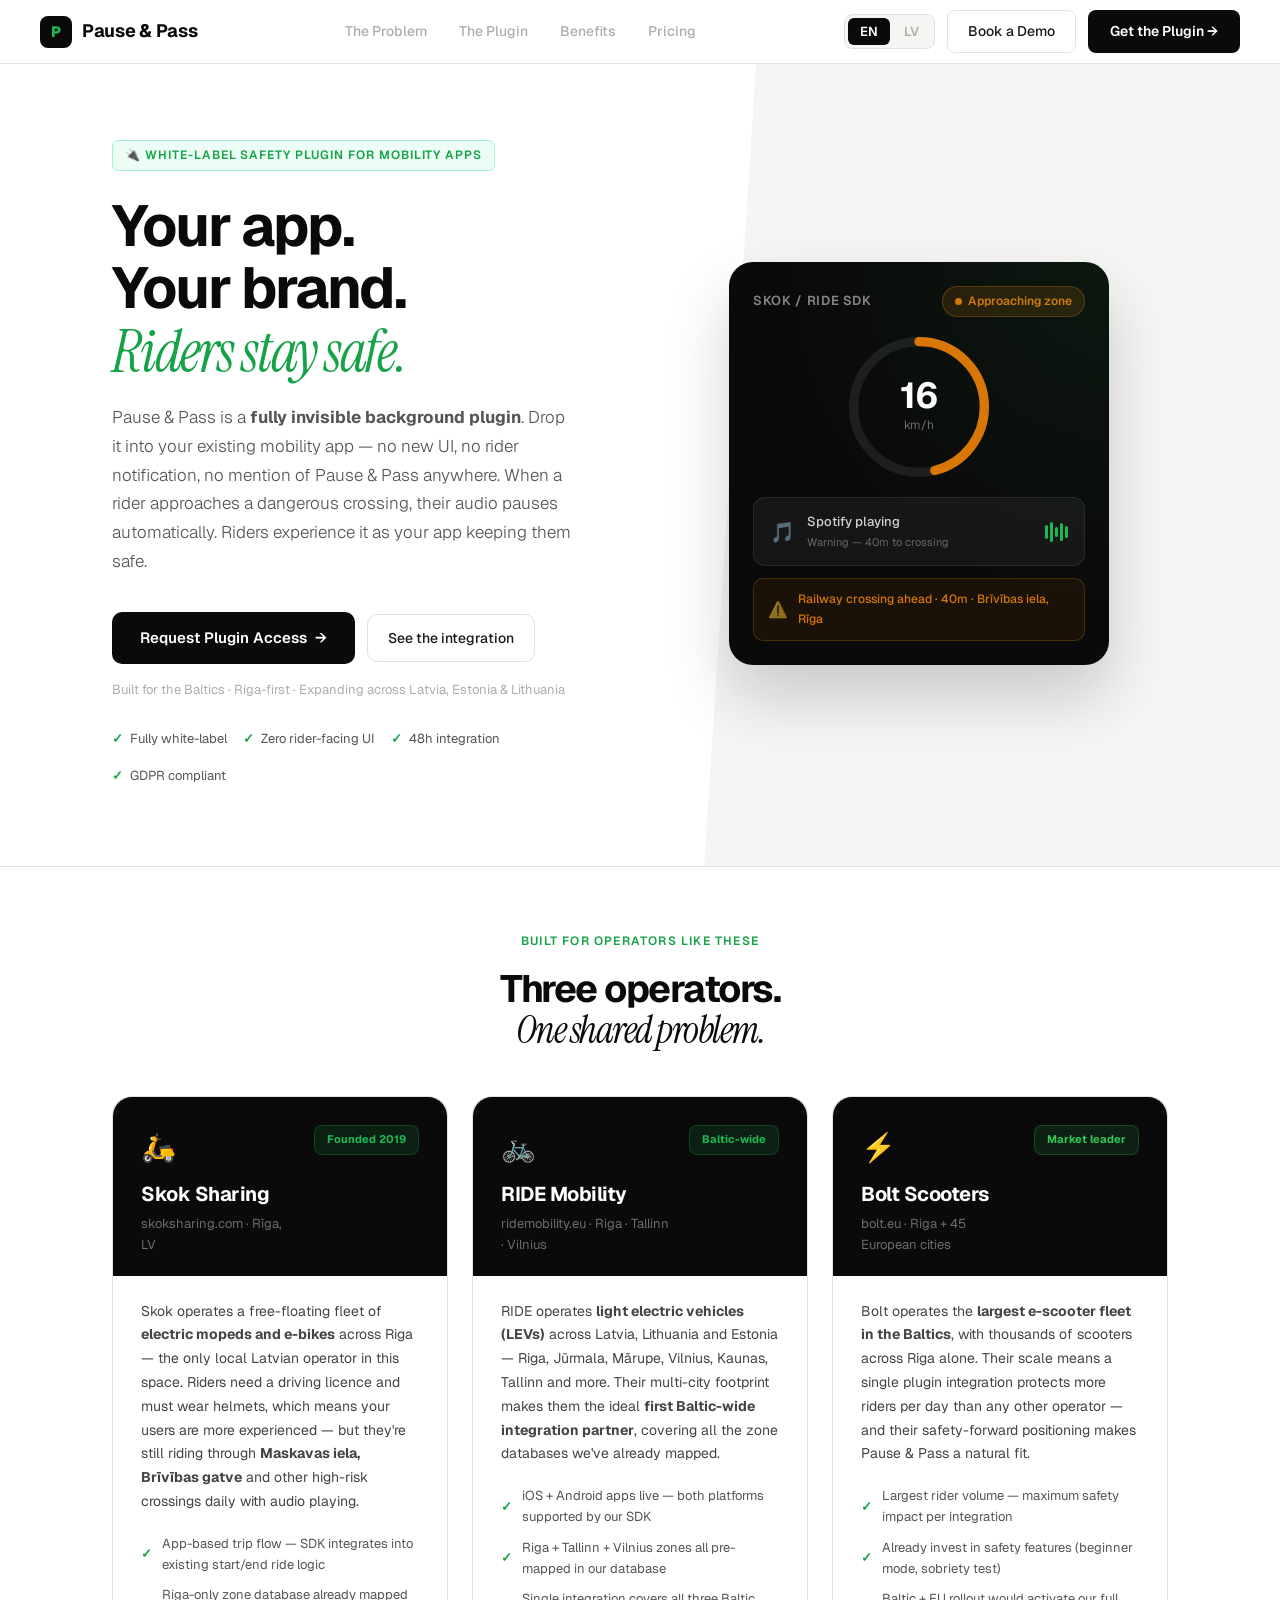
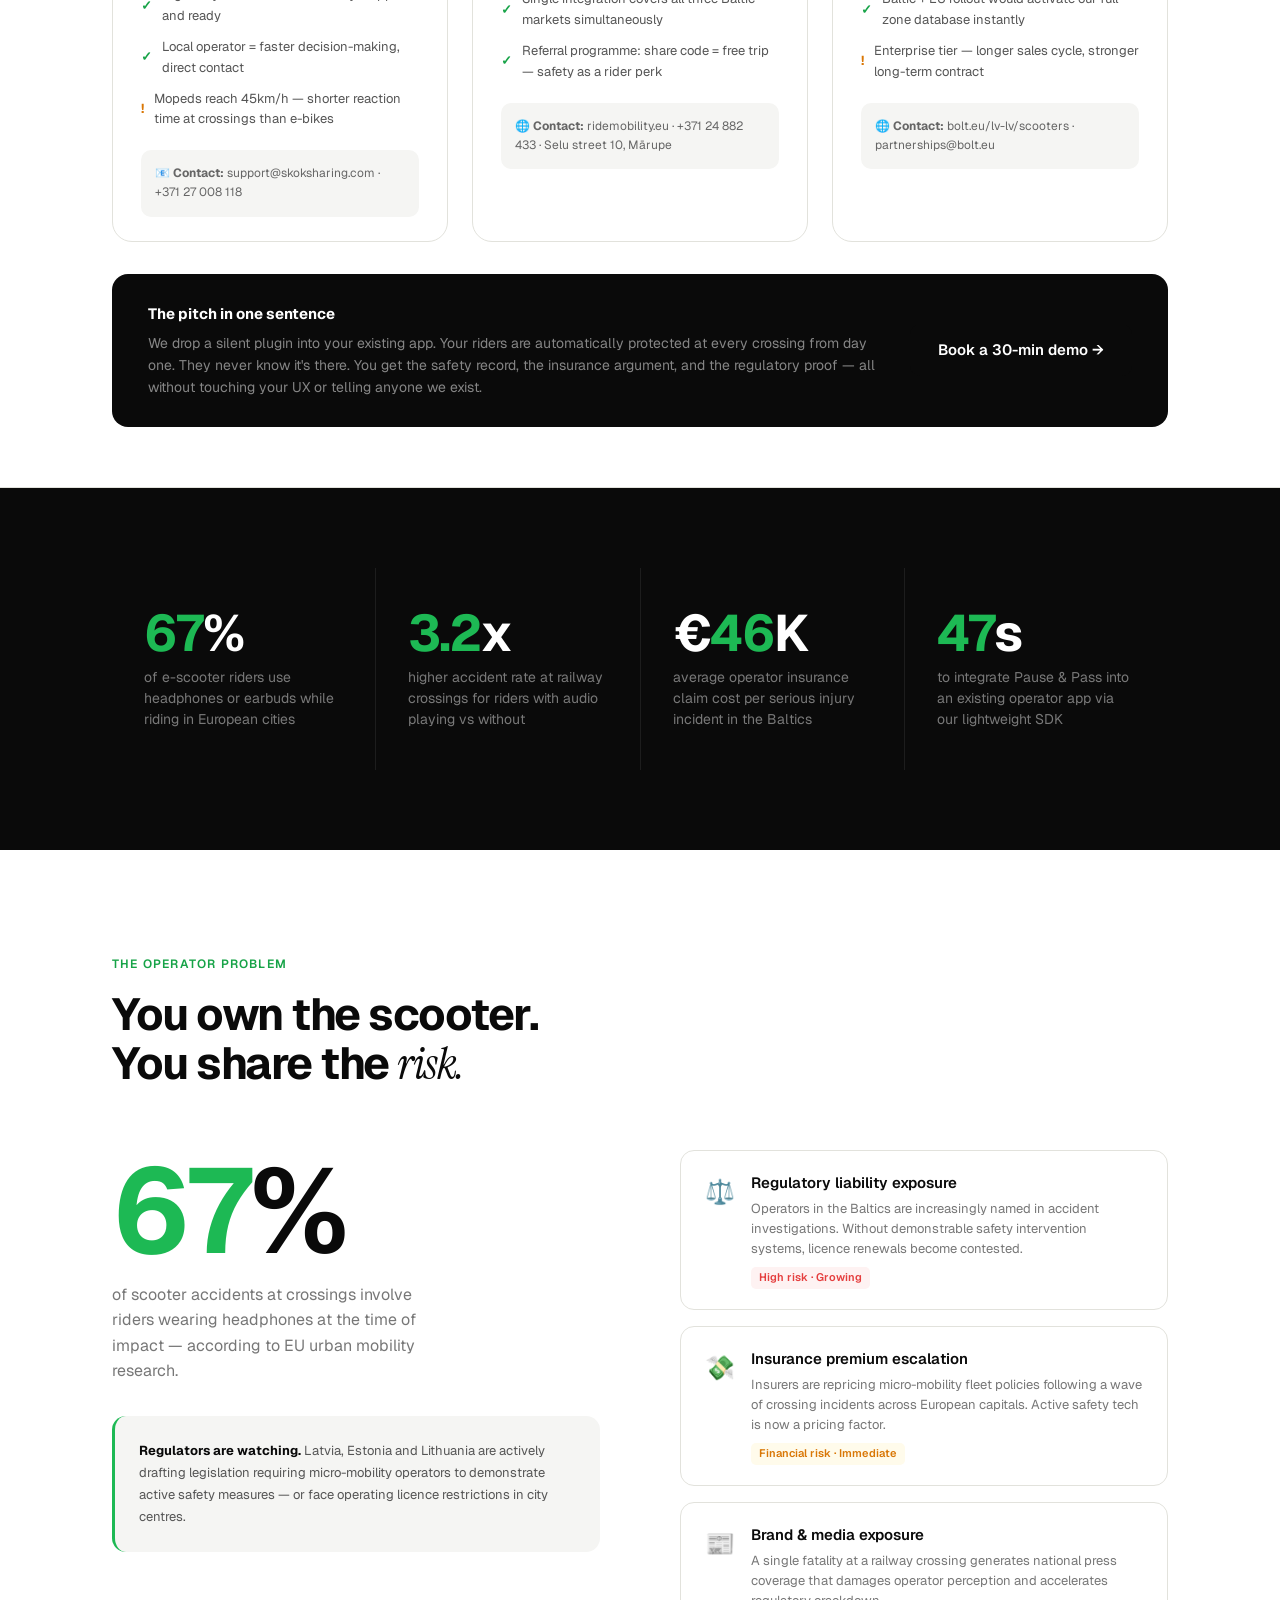
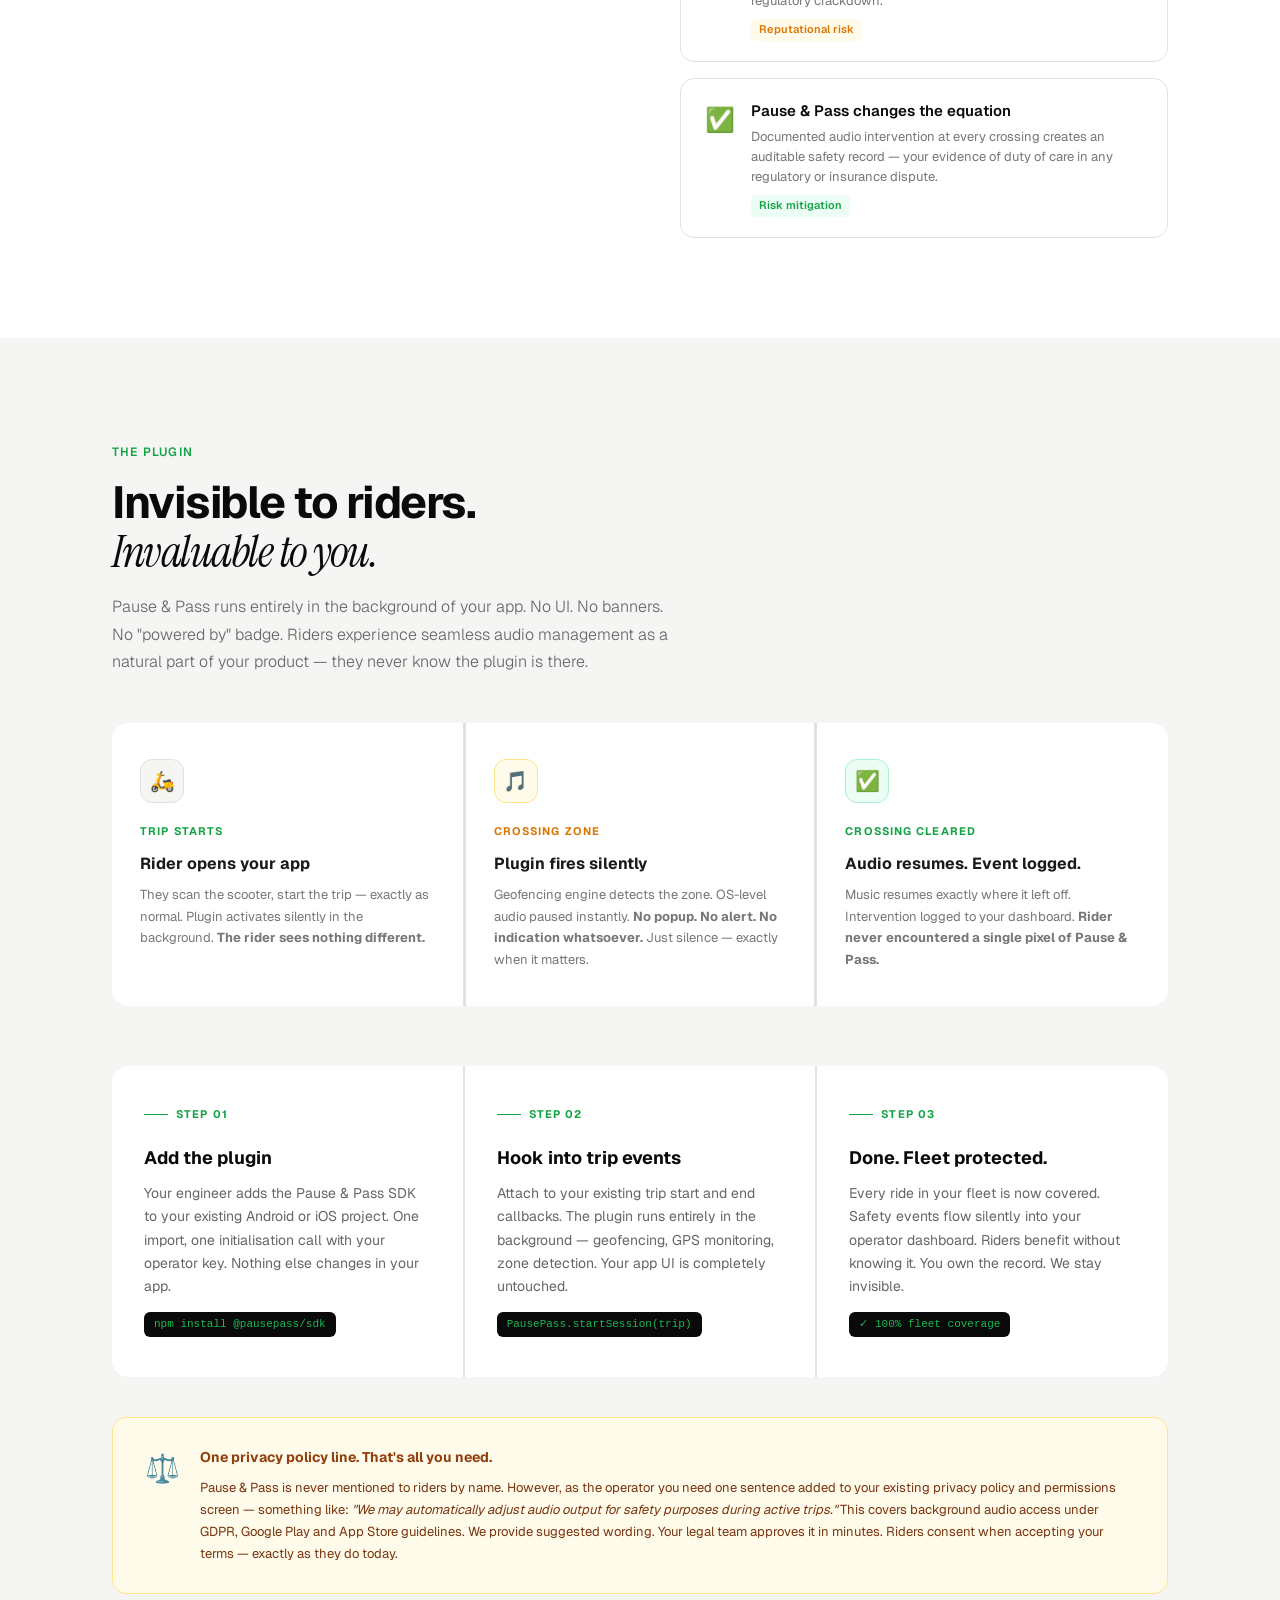
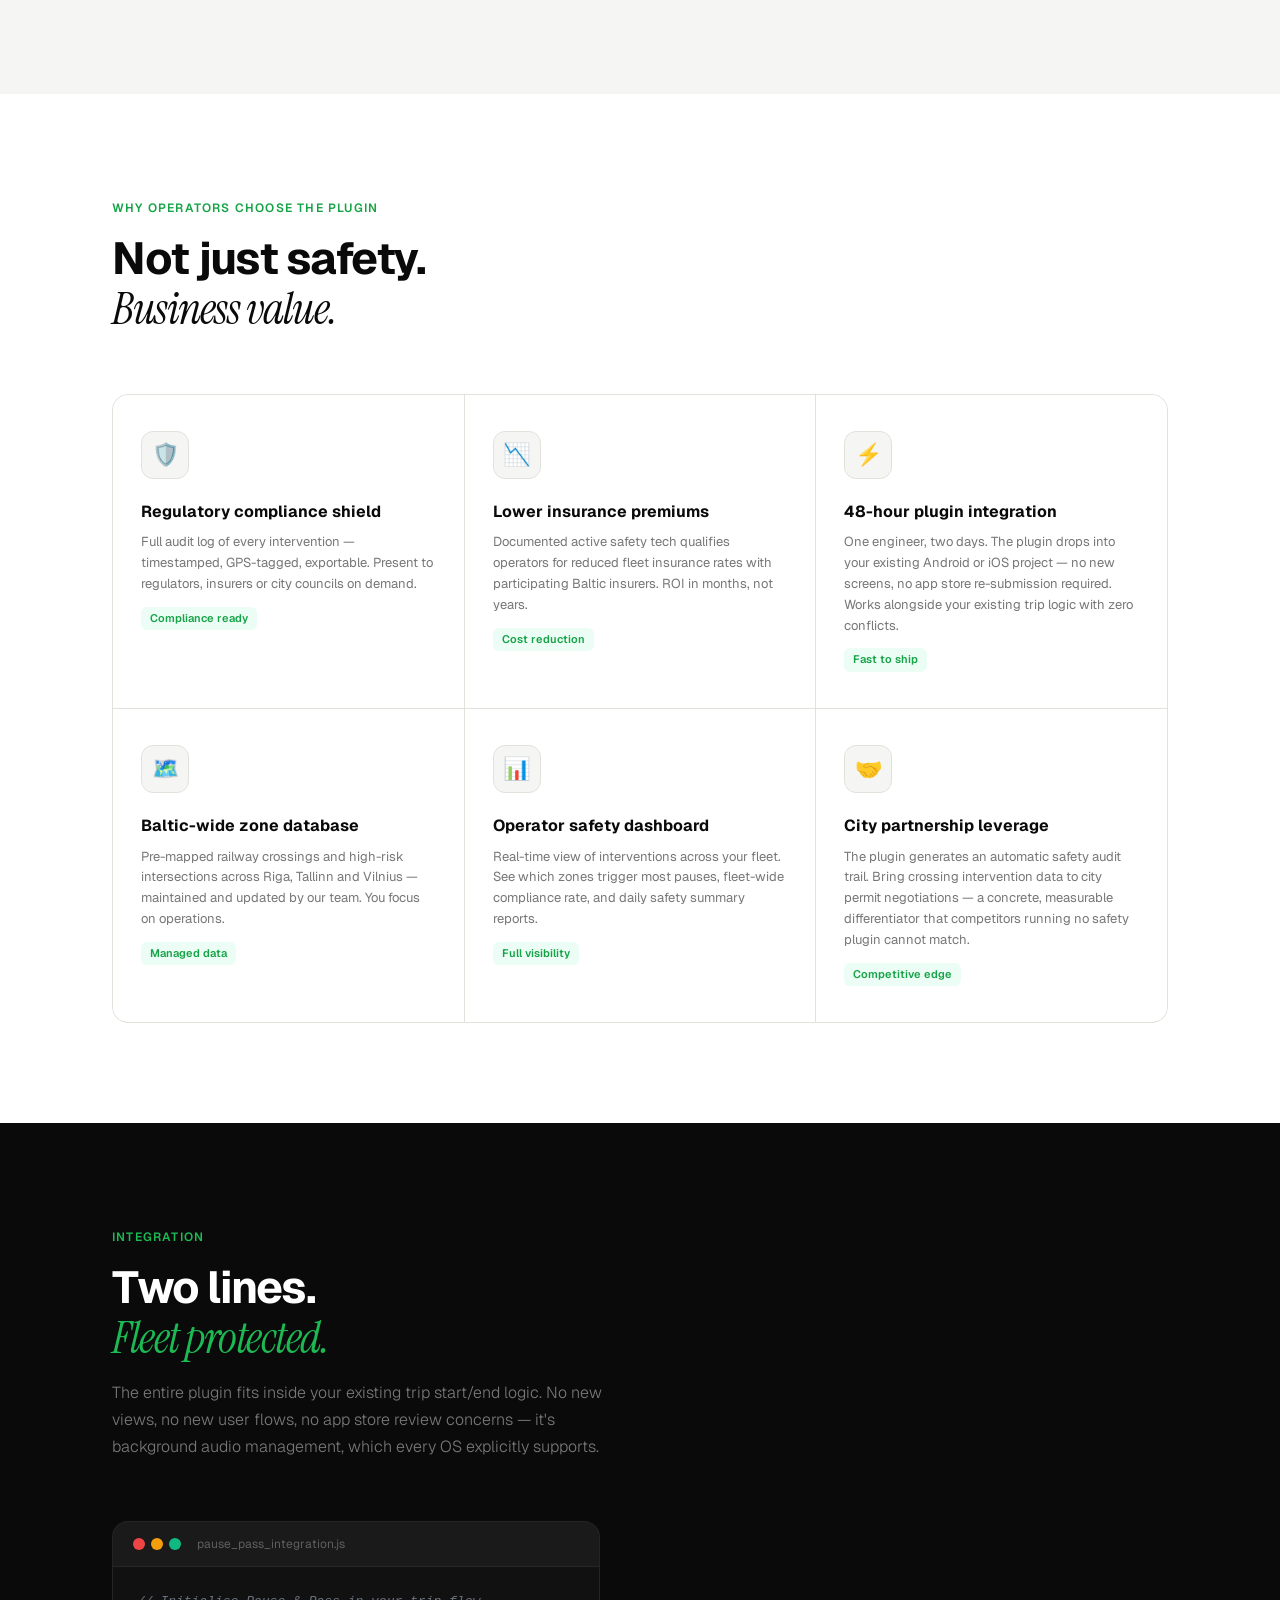
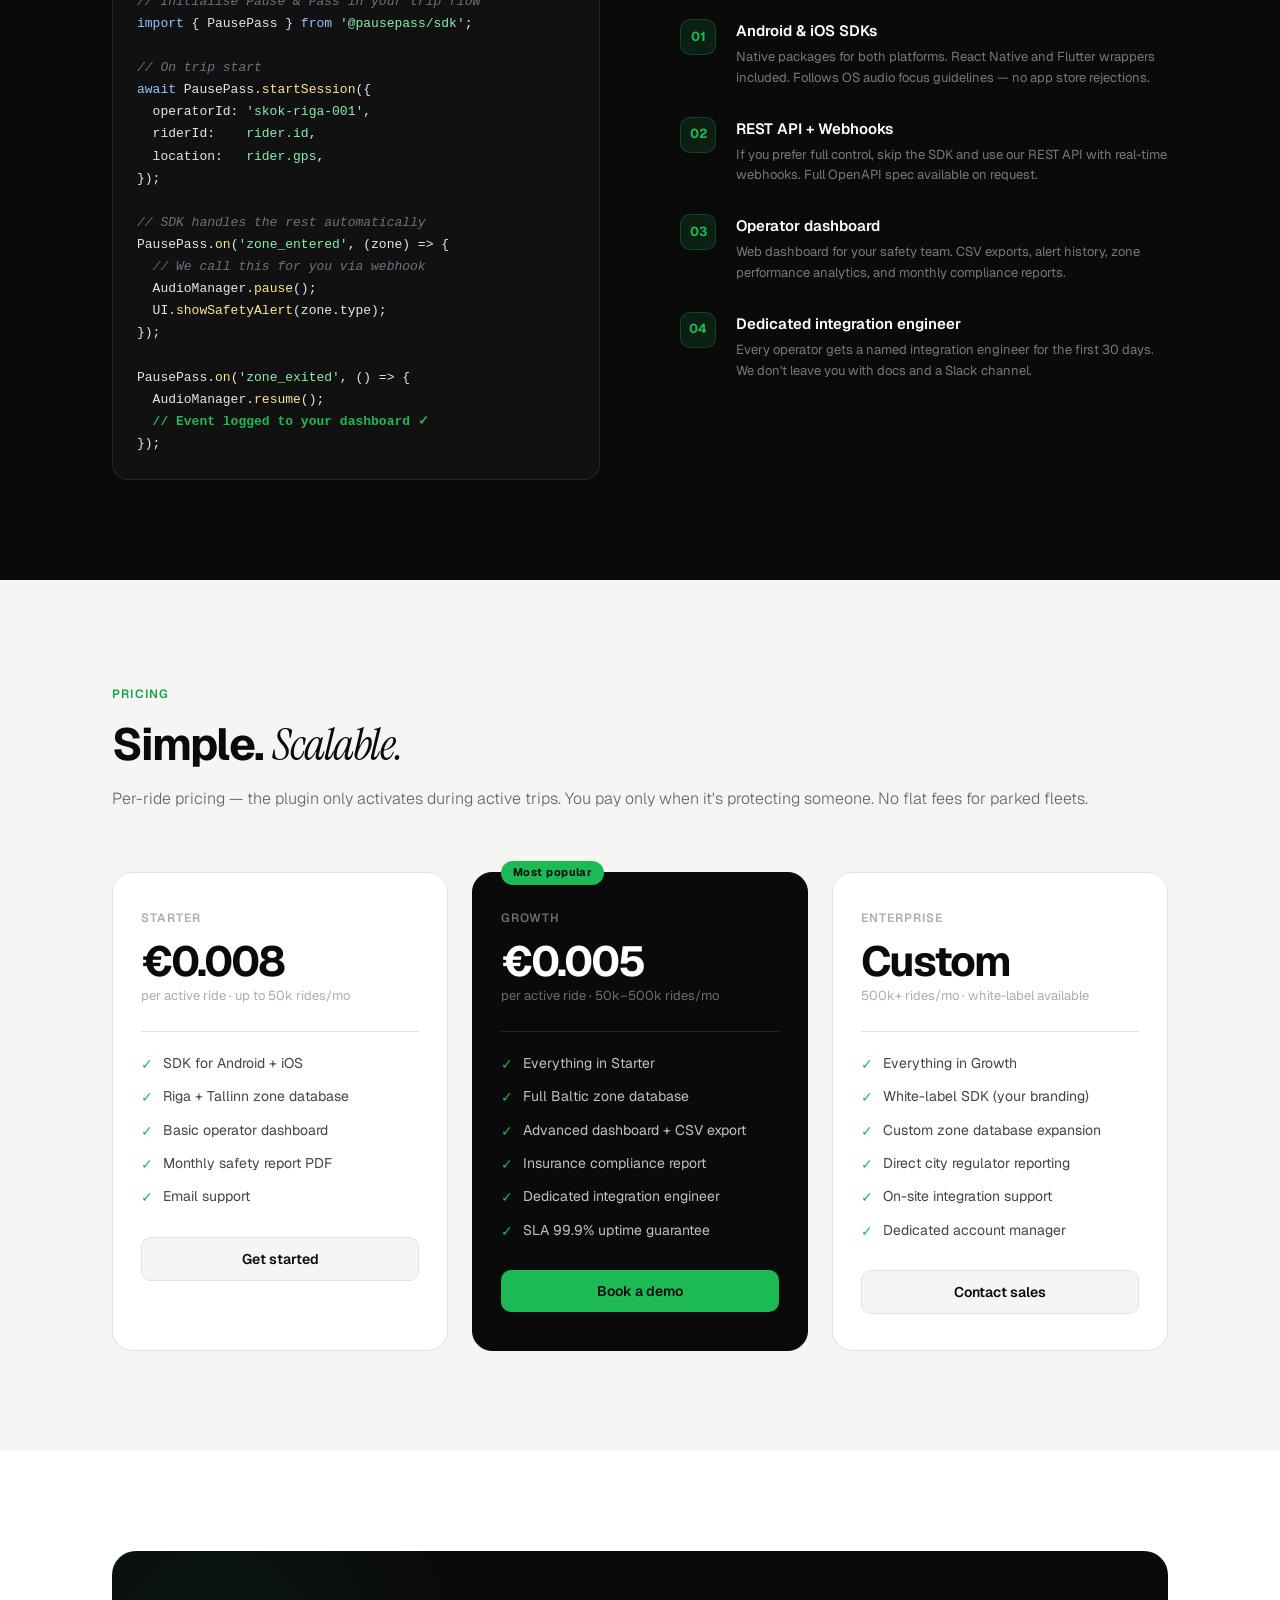
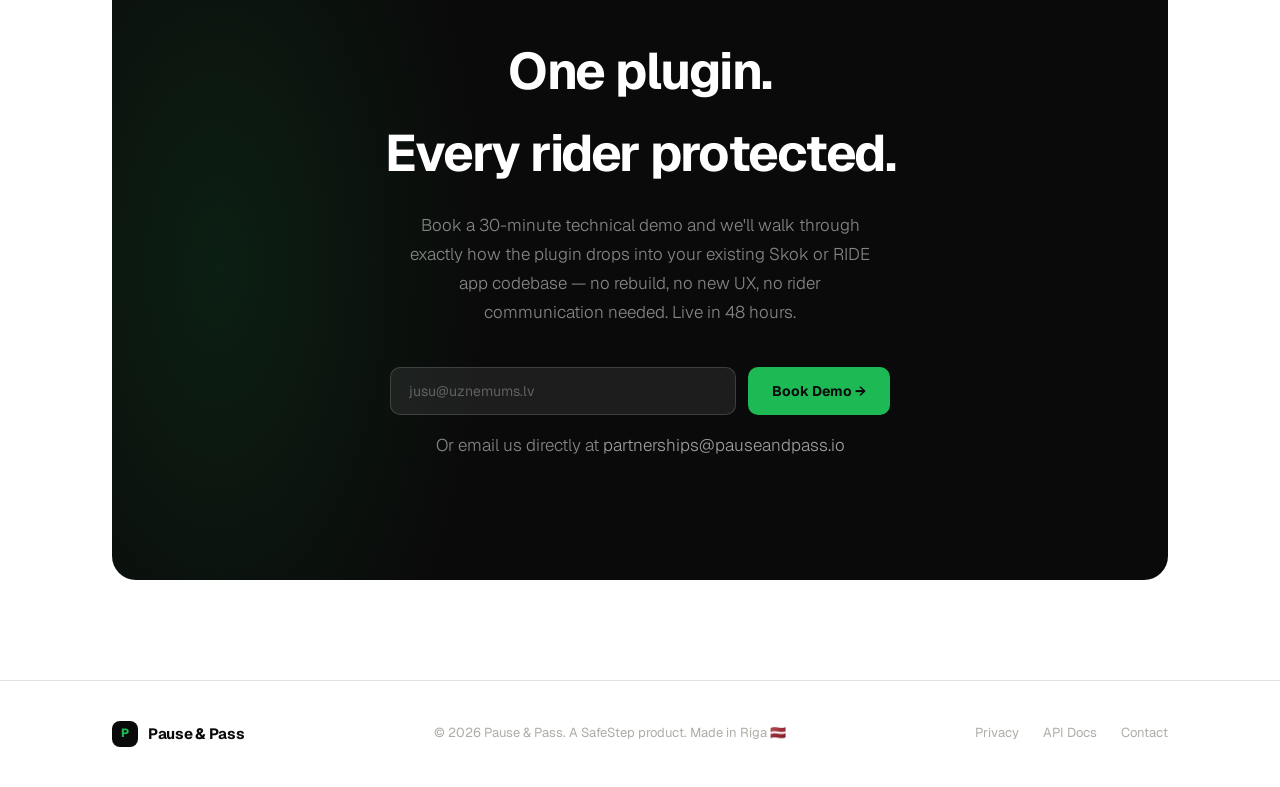
==== pause-and-pass-b2b.html @ fd116917 "Add files via upload" ====
<!DOCTYPE html>
<html lang="en">
<head>
<meta charset="UTF-8"/>
<meta name="viewport" content="width=device-width, initial-scale=1.0"/>
<title>Pause & Pass — Safety API for Mobility Operators</title>
<link href="https://fonts.googleapis.com/css2?family=Instrument+Serif:ital@0;1&family=Geist:wght@300;400;500;600;700&display=swap" rel="stylesheet"/>
<style>
*, *::before, *::after { box-sizing: border-box; margin: 0; padding: 0; }
html { scroll-behavior: smooth; }

:root {
  --black:  #0A0A0A;
  --ink:    #1A1A1A;
  --grey1:  #F5F5F3;
  --grey2:  #E8E8E4;
  --grey3:  #AEAEA8;
  --green:  #1DB954;
  --green2: #16A347;
  --red:    #E53E3E;
  --amber:  #D97706;
  --white:  #FFFFFF;
  --border: #E2E2DC;
}

body {
  font-family: 'Geist', sans-serif;
  background: var(--white);
  color: var(--ink);
  line-height: 1.6;
  overflow-x: hidden;
}

/* ── Utility ── */
.serif { font-family: 'Instrument Serif', serif; }
.container { max-width: 1120px; margin: 0 auto; padding: 0 32px; }

/* ── Nav ── */
nav {
  position: fixed; top: 0; left: 0; right: 0; z-index: 100;
  background: rgba(255,255,255,0.94);
  backdrop-filter: blur(16px);
  border-bottom: 1px solid var(--border);
  padding: 0 40px;
  height: 64px;
  display: flex; align-items: center; justify-content: space-between;
}

.nav-logo {
  display: flex; align-items: center; gap: 10px;
  font-weight: 700; font-size: 18px; letter-spacing: -0.3px;
  color: var(--black);
  text-decoration: none;
}

.nav-logo-mark {
  width: 32px; height: 32px;
  background: var(--black);
  border-radius: 8px;
  display: flex; align-items: center; justify-content: center;
  color: var(--green); font-size: 15px; font-weight: 800;
}

.nav-links { display: flex; gap: 32px; }
.nav-links a {
  font-size: 14px; color: var(--grey3); text-decoration: none;
  font-weight: 500; transition: color 0.2s;
}
.nav-links a:hover { color: var(--ink); }

.nav-right { display: flex; gap: 12px; align-items: center; }

.btn-outline {
  border: 1px solid var(--border); background: transparent;
  color: var(--ink); padding: 9px 20px; border-radius: 8px;
  font-size: 14px; font-weight: 500; cursor: pointer;
  font-family: 'Geist', sans-serif; text-decoration: none;
  transition: all 0.2s;
}
.btn-outline:hover { border-color: var(--black); }

.btn-primary {
  background: var(--black); color: var(--white);
  padding: 10px 22px; border-radius: 8px; border: none;
  font-size: 14px; font-weight: 600; cursor: pointer;
  font-family: 'Geist', sans-serif; text-decoration: none;
  transition: all 0.2s;
}
.btn-primary:hover { background: #2A2A2A; transform: translateY(-1px); }

/* ── Hero ── */
.hero {
  padding: 140px 0 80px;
  background: var(--white);
  position: relative;
  overflow: hidden;
}

/* Diagonal stripe pattern */
.hero::before {
  content: '';
  position: absolute;
  top: 0; right: -10%; bottom: 0;
  width: 55%;
  background: var(--grey1);
  clip-path: polygon(8% 0, 100% 0, 100% 100%, 0% 100%);
  z-index: 0;
}

.hero-inner {
  position: relative; z-index: 1;
  display: grid; grid-template-columns: 1fr 1fr;
  gap: 60px; align-items: center;
}

.hero-eyebrow {
  display: inline-flex; align-items: center; gap: 8px;
  background: #ECFDF5; border: 1px solid #A7F3D0;
  color: var(--green2); font-size: 12px; font-weight: 600;
  letter-spacing: 0.08em; text-transform: uppercase;
  padding: 5px 12px; border-radius: 6px; margin-bottom: 24px;
}

.hero h1 {
  font-size: clamp(38px, 4.5vw, 62px);
  font-weight: 700;
  line-height: 1.08;
  letter-spacing: -2px;
  color: var(--black);
  margin-bottom: 20px;
}

.hero h1 .accent {
  font-family: 'Instrument Serif', serif;
  font-style: italic;
  font-weight: 400;
  color: var(--green2);
}

.hero-sub {
  font-size: 17px; color: #555; line-height: 1.7;
  font-weight: 300; margin-bottom: 36px; max-width: 460px;
}

.hero-actions { display: flex; gap: 12px; align-items: center; flex-wrap: wrap; }

.btn-hero {
  background: var(--black); color: #fff;
  padding: 14px 28px; border-radius: 10px; border: none;
  font-size: 15px; font-weight: 600; cursor: pointer;
  font-family: 'Geist', sans-serif; text-decoration: none;
  display: inline-flex; align-items: center; gap: 8px;
  transition: all 0.2s;
}
.btn-hero:hover { background: #222; transform: translateY(-2px); box-shadow: 0 8px 24px rgba(0,0,0,0.15); }

.hero-note { font-size: 13px; color: var(--grey3); }

/* Hero right — animated scooter dashboard */
.hero-visual {
  position: relative;
  display: flex; justify-content: center;
}

.scooter-card {
  background: var(--black);
  border-radius: 24px;
  padding: 24px;
  width: 100%;
  max-width: 380px;
  box-shadow: 0 32px 64px rgba(0,0,0,0.18), 0 0 0 1px rgba(255,255,255,0.04);
  position: relative;
  overflow: hidden;
}

.scooter-card::before {
  content: '';
  position: absolute; inset: 0;
  background: radial-gradient(ellipse at top right, rgba(29,185,84,0.08), transparent 60%);
  pointer-events: none;
}

.sc-header {
  display: flex; justify-content: space-between; align-items: center;
  margin-bottom: 20px;
}

.sc-brand { font-size: 13px; font-weight: 600; color: #fff; opacity: 0.5; letter-spacing: 0.05em; text-transform: uppercase; }

.sc-status {
  display: flex; align-items: center; gap: 6px;
  font-size: 12px; font-weight: 600; padding: 5px 12px;
  border-radius: 100px; transition: all 0.6s ease;
}
.sc-status.safe    { background: rgba(29,185,84,0.15); color: #1DB954; border: 1px solid rgba(29,185,84,0.3); }
.sc-status.warning { background: rgba(217,119,6,0.15); color: #D97706; border: 1px solid rgba(217,119,6,0.3); }
.sc-status.danger  { background: rgba(229,62,62,0.15);  color: #E53E3E; border: 1px solid rgba(229,62,62,0.3); }

.sc-status-dot { width: 7px; height: 7px; border-radius: 50%; background: currentColor; animation: blink 1.5s ease-in-out infinite; }
@keyframes blink { 0%,100%{opacity:1} 50%{opacity:0.3} }

/* Speed ring */
.sc-speed-ring {
  width: 140px; height: 140px;
  margin: 0 auto 20px;
  position: relative;
}

.sc-ring-svg { width: 100%; height: 100%; transform: rotate(-90deg); }
.sc-ring-bg  { fill: none; stroke: rgba(255,255,255,0.08); stroke-width: 8; }
.sc-ring-val { fill: none; stroke: var(--green); stroke-width: 8; stroke-linecap: round;
               stroke-dasharray: 352; stroke-dashoffset: 200;
               transition: stroke-dashoffset 0.8s ease, stroke 0.6s ease; }

.sc-speed-text {
  position: absolute; inset: 0;
  display: flex; flex-direction: column;
  align-items: center; justify-content: center;
}
.sc-speed-num { font-size: 36px; font-weight: 700; color: #fff; line-height: 1; }
.sc-speed-unit { font-size: 12px; color: rgba(255,255,255,0.4); margin-top: 2px; }

/* Audio bar */
.sc-audio-bar {
  background: rgba(255,255,255,0.05);
  border: 1px solid rgba(255,255,255,0.08);
  border-radius: 12px;
  padding: 14px 16px;
  display: flex; align-items: center; gap: 12px;
  margin-bottom: 12px;
  transition: all 0.6s ease;
}

.sc-audio-icon { font-size: 20px; flex-shrink: 0; }
.sc-audio-info { flex: 1; }
.sc-audio-title { font-size: 13px; color: rgba(255,255,255,0.8); font-weight: 500; }
.sc-audio-sub   { font-size: 11px; color: rgba(255,255,255,0.35); margin-top: 1px; }

.sc-audio-waveform { display: flex; align-items: center; gap: 2px; height: 24px; }
.sc-wave-bar {
  width: 3px; border-radius: 2px; background: var(--green);
  animation: wave 0.8s ease-in-out infinite alternate;
}
.sc-wave-bar:nth-child(2) { animation-delay: 0.1s; }
.sc-wave-bar:nth-child(3) { animation-delay: 0.2s; }
.sc-wave-bar:nth-child(4) { animation-delay: 0.3s; }
.sc-wave-bar:nth-child(5) { animation-delay: 0.15s; }

@keyframes wave {
  from { height: 4px; opacity: 0.4; }
  to   { height: 20px; opacity: 1; }
}

.sc-pause-overlay {
  display: none;
  font-size: 11px; font-weight: 700; letter-spacing: 0.06em;
  text-transform: uppercase; padding: 4px 10px;
  border-radius: 6px;
}
.sc-pause-overlay.show { display: block; }

/* Zone alert */
.sc-zone-alert {
  border-radius: 10px; padding: 11px 14px;
  display: flex; align-items: center; gap: 10px;
  font-size: 12px; font-weight: 500;
  transition: all 0.6s ease;
  background: rgba(29,185,84,0.08); color: rgba(255,255,255,0.5);
  border: 1px solid rgba(29,185,84,0.15);
}
.sc-zone-icon { font-size: 16px; flex-shrink: 0; }

/* ── Logos / social proof ── */
.logos-bar {
  padding: 40px 0;
  border-top: 1px solid var(--border);
  border-bottom: 1px solid var(--border);
  background: var(--grey1);
}

.logos-inner {
  display: flex; align-items: center; gap: 0;
  justify-content: space-between; flex-wrap: wrap;
}

.logos-label { font-size: 12px; font-weight: 600; color: var(--grey3); letter-spacing: 0.06em; text-transform: uppercase; white-space: nowrap; }

.logo-chips { display: flex; align-items: center; gap: 8px; flex-wrap: wrap; }

.logo-chip {
  background: var(--white); border: 1px solid var(--border);
  border-radius: 10px; padding: 10px 18px;
  font-size: 14px; font-weight: 700; color: #555;
  display: flex; align-items: center; gap: 7px;
  transition: all 0.2s;
}
.logo-chip:hover { border-color: var(--black); color: var(--black); transform: translateY(-1px); }
.logo-chip .chip-dot { width: 8px; height: 8px; border-radius: 50%; }

/* ── Stats strip ── */
.stats-strip {
  padding: 80px 0;
  background: var(--black);
  color: var(--white);
}

.stats-grid {
  display: grid; grid-template-columns: repeat(4, 1fr);
  gap: 1px; background: rgba(255,255,255,0.08);
}

.stat-box {
  background: var(--black);
  padding: 40px 32px;
  position: relative; overflow: hidden;
  transition: background 0.3s;
}
.stat-box:hover { background: #111; }

.stat-box::after {
  content: '';
  position: absolute; bottom: 0; left: 32px; right: 32px;
  height: 2px; background: var(--green);
  transform: scaleX(0); transform-origin: left;
  transition: transform 0.4s ease;
}
.stat-box:hover::after { transform: scaleX(1); }

.stat-num {
  font-size: clamp(36px, 4vw, 52px);
  font-weight: 700; letter-spacing: -2px;
  color: var(--white); line-height: 1;
  margin-bottom: 8px;
}
.stat-num span { color: var(--green); }

.stat-desc { font-size: 14px; color: rgba(255,255,255,0.45); line-height: 1.5; }

/* ── Problem section ── */
.problem-section { padding: 100px 0; background: var(--white); }

.section-eyebrow {
  display: inline-block; font-size: 12px; font-weight: 600;
  letter-spacing: 0.1em; text-transform: uppercase;
  color: var(--green2); margin-bottom: 16px;
}

.section-h2 {
  font-size: clamp(32px, 3.5vw, 48px);
  font-weight: 700; letter-spacing: -1.5px;
  line-height: 1.1; color: var(--black);
  margin-bottom: 16px;
}

.section-h2 em {
  font-family: 'Instrument Serif', serif;
  font-style: italic; font-weight: 400;
}

.problem-grid {
  display: grid; grid-template-columns: 1fr 1fr;
  gap: 80px; align-items: start; margin-top: 60px;
}

.problem-big-num {
  font-size: clamp(72px, 10vw, 120px);
  font-weight: 700; letter-spacing: -4px;
  line-height: 1; color: var(--black); margin-bottom: 12px;
}
.problem-big-num span { color: var(--green); }

.problem-big-label { font-size: 16px; color: #777; max-width: 320px; line-height: 1.6; }

.liability-cards { display: flex; flex-direction: column; gap: 16px; }

.liability-card {
  border: 1px solid var(--border); border-radius: 14px;
  padding: 20px 24px; display: flex; gap: 16px; align-items: flex-start;
  transition: all 0.3s; cursor: default;
}
.liability-card:hover { border-color: var(--black); box-shadow: 0 4px 16px rgba(0,0,0,0.06); transform: translateX(4px); }

.lc-icon { font-size: 24px; flex-shrink: 0; margin-top: 2px; }
.lc-title { font-size: 15px; font-weight: 600; color: var(--black); margin-bottom: 4px; }
.lc-body  { font-size: 13px; color: #777; line-height: 1.55; }

.lc-tag {
  display: inline-block; font-size: 11px; font-weight: 600;
  padding: 2px 8px; border-radius: 5px; margin-top: 8px;
}
.tag-red    { background: #FEF2F2; color: var(--red);   }
.tag-amber  { background: #FFFBEB; color: var(--amber); }
.tag-green  { background: #ECFDF5; color: var(--green2); }

/* ── How it works (API) ── */
.api-section { padding: 100px 0; background: var(--grey1); }

.api-steps {
  display: grid; grid-template-columns: repeat(3, 1fr);
  gap: 2px; background: var(--border);
  border-radius: 16px; overflow: hidden;
  margin-top: 60px;
}

.api-step {
  background: var(--white); padding: 40px 32px;
  position: relative; transition: background 0.3s;
}
.api-step:hover { background: #FAFAFA; }

.api-step-num {
  font-size: 11px; font-weight: 700; color: var(--green2);
  letter-spacing: 0.1em; text-transform: uppercase;
  margin-bottom: 20px;
  display: flex; align-items: center; gap: 8px;
}
.api-step-num::before {
  content: '';
  width: 24px; height: 1px; background: var(--green2);
}

.api-step h3 { font-size: 18px; font-weight: 700; color: var(--black); margin-bottom: 10px; }
.api-step p  { font-size: 14px; color: #666; line-height: 1.65; }

.code-pill {
  display: inline-flex; align-items: center; gap: 6px;
  background: var(--black); color: var(--green);
  font-size: 11px; font-family: 'Courier New', monospace;
  padding: 4px 10px; border-radius: 6px; margin-top: 14px;
}

/* ── Features (operator benefits) ── */
.benefits-section { padding: 100px 0; background: var(--white); }

.benefits-grid {
  display: grid; grid-template-columns: repeat(3, 1fr);
  gap: 1px; background: var(--border);
  border: 1px solid var(--border);
  border-radius: 16px; overflow: hidden;
  margin-top: 60px;
}

.benefit-card {
  background: var(--white); padding: 36px 28px;
  transition: background 0.3s;
}
.benefit-card:hover { background: var(--grey1); }

.bc-icon {
  width: 48px; height: 48px; border-radius: 12px;
  background: var(--grey1); border: 1px solid var(--border);
  display: flex; align-items: center; justify-content: center;
  font-size: 22px; margin-bottom: 20px;
}

.benefit-card h3 { font-size: 16px; font-weight: 700; color: var(--black); margin-bottom: 8px; }
.benefit-card p  { font-size: 13px; color: #777; line-height: 1.6; }

.benefit-tag {
  display: inline-block; font-size: 11px; font-weight: 600;
  background: #ECFDF5; color: var(--green2); padding: 3px 9px;
  border-radius: 6px; margin-top: 12px;
}

/* ── Integration section ── */
.integration-section { padding: 100px 0; background: var(--black); color: var(--white); }

.integration-grid {
  display: grid; grid-template-columns: 1fr 1fr;
  gap: 80px; align-items: center; margin-top: 60px;
}

.code-block {
  background: #111; border: 1px solid rgba(255,255,255,0.08);
  border-radius: 16px; overflow: hidden;
  font-size: 13px; line-height: 1.7;
}

.code-block-header {
  padding: 12px 20px; background: rgba(255,255,255,0.04);
  border-bottom: 1px solid rgba(255,255,255,0.06);
  display: flex; align-items: center; gap: 8px;
}
.code-dots { display: flex; gap: 6px; }
.code-dot { width: 12px; height: 12px; border-radius: 50%; }
.code-block-title { font-size: 12px; color: rgba(255,255,255,0.3); margin-left: 8px; }

.code-block pre {
  padding: 24px; overflow-x: auto; color: #E2E8F0;
  font-family: 'Courier New', monospace;
}

.code-kw  { color: #93C5FD; }
.code-str { color: #86EFAC; }
.code-fn  { color: #FDE68A; }
.code-cm  { color: #6B7280; font-style: italic; }
.code-gr  { color: var(--green); font-weight: 700; }

.integration-points { display: flex; flex-direction: column; gap: 28px; }

.int-point { display: flex; gap: 20px; }
.int-num {
  width: 36px; height: 36px; border-radius: 10px;
  background: rgba(29,185,84,0.12); border: 1px solid rgba(29,185,84,0.25);
  color: var(--green); font-size: 13px; font-weight: 700;
  display: flex; align-items: center; justify-content: center; flex-shrink: 0;
}
.int-point h4 { font-size: 15px; font-weight: 600; color: var(--white); margin-bottom: 4px; }
.int-point p  { font-size: 13px; color: rgba(255,255,255,0.45); line-height: 1.6; }

/* ── Pricing ── */
.pricing-section { padding: 100px 0; background: var(--grey1); }

.pricing-grid {
  display: grid; grid-template-columns: repeat(3, 1fr);
  gap: 24px; margin-top: 60px;
}

.pricing-card {
  background: var(--white); border: 1px solid var(--border);
  border-radius: 20px; padding: 36px 28px;
  position: relative; transition: all 0.3s;
}
.pricing-card:hover { box-shadow: 0 16px 40px rgba(0,0,0,0.08); transform: translateY(-3px); }
.pricing-card.featured {
  background: var(--black); color: var(--white);
  border-color: var(--black);
}

.pc-badge {
  position: absolute; top: -12px; left: 28px;
  background: var(--green); color: var(--black);
  font-size: 11px; font-weight: 700; padding: 3px 12px;
  border-radius: 100px; letter-spacing: 0.04em;
}

.pc-tier { font-size: 12px; font-weight: 600; letter-spacing: 0.08em; text-transform: uppercase; color: var(--grey3); margin-bottom: 12px; }
.pricing-card.featured .pc-tier { color: rgba(255,255,255,0.4); }

.pc-price { font-size: 42px; font-weight: 700; letter-spacing: -2px; line-height: 1; margin-bottom: 4px; color: var(--black); }
.pricing-card.featured .pc-price { color: var(--white); }

.pc-price-sub { font-size: 13px; color: var(--grey3); margin-bottom: 24px; }
.pricing-card.featured .pc-price-sub { color: rgba(255,255,255,0.4); }

.pc-divider { height: 1px; background: var(--border); margin-bottom: 20px; }
.pricing-card.featured .pc-divider { background: rgba(255,255,255,0.1); }

.pc-features { display: flex; flex-direction: column; gap: 10px; margin-bottom: 28px; }
.pc-feature { display: flex; gap: 10px; align-items: flex-start; font-size: 14px; color: #444; }
.pricing-card.featured .pc-feature { color: rgba(255,255,255,0.75); }
.pc-check { color: var(--green); font-size: 14px; flex-shrink: 0; margin-top: 1px; }

.pc-cta {
  width: 100%; padding: 12px;
  border-radius: 10px; font-size: 14px; font-weight: 600;
  cursor: pointer; font-family: 'Geist', sans-serif;
  transition: all 0.2s; border: none; text-align: center;
}
.pc-cta-outline { background: var(--grey1); color: var(--black); border: 1px solid var(--border); }
.pc-cta-outline:hover { background: var(--grey2); }
.pc-cta-solid { background: var(--green); color: var(--black); }
.pc-cta-solid:hover { background: #1ed760; transform: translateY(-1px); }

/* ── CTA / Contact ── */
.cta-section {
  padding: 100px 0;
  background: var(--white);
  text-align: center;
}

.cta-box {
  background: var(--black); border-radius: 24px;
  padding: 80px 60px; position: relative; overflow: hidden;
}

.cta-box::before {
  content: '';
  position: absolute; top: -50%; left: -20%;
  width: 60%; height: 200%;
  background: radial-gradient(ellipse, rgba(29,185,84,0.12), transparent 60%);
  pointer-events: none;
}

.cta-box h2 {
  font-size: clamp(32px, 4vw, 52px); font-weight: 700;
  letter-spacing: -1.5px; color: var(--white);
  margin-bottom: 16px; position: relative;
}

.cta-box p {
  font-size: 17px; color: rgba(255,255,255,0.5);
  max-width: 480px; margin: 0 auto 40px;
  line-height: 1.7; font-weight: 300;
}

.contact-form { display: flex; gap: 12px; max-width: 500px; margin: 0 auto 16px; position: relative; z-index: 1; }
.contact-input {
  flex: 1; background: rgba(255,255,255,0.08);
  border: 1px solid rgba(255,255,255,0.15);
  color: #fff; padding: 14px 18px;
  border-radius: 10px; font-family: 'Geist', sans-serif;
  font-size: 14px; outline: none;
  transition: border-color 0.2s;
}
.contact-input::placeholder { color: rgba(255,255,255,0.3); }
.contact-input:focus { border-color: var(--green); }

.btn-contact {
  background: var(--green); color: var(--black);
  padding: 14px 24px; border-radius: 10px; border: none;
  font-size: 14px; font-weight: 700; cursor: pointer;
  font-family: 'Geist', sans-serif; white-space: nowrap;
  transition: all 0.2s;
}
.btn-contact:hover { background: #1ed760; transform: translateY(-1px); }

.contact-note { font-size: 12px; color: rgba(255,255,255,0.3); }
.contact-success {
  display: none; color: var(--green); font-size: 15px; font-weight: 500;
  padding: 14px; background: rgba(29,185,84,0.1);
  border: 1px solid rgba(29,185,84,0.25); border-radius: 10px;
  max-width: 500px; margin: 0 auto 16px;
}

/* ── Footer ── */
footer {
  padding: 40px 0; border-top: 1px solid var(--border);
  background: var(--white);
}
.footer-inner {
  display: flex; justify-content: space-between; align-items: center;
  flex-wrap: wrap; gap: 16px;
}
.footer-copy { font-size: 13px; color: var(--grey3); }
.footer-links { display: flex; gap: 24px; }
.footer-links a { font-size: 13px; color: var(--grey3); text-decoration: none; transition: color 0.2s; }
.footer-links a:hover { color: var(--ink); }

/* ── Scroll reveal ── */
.reveal { opacity: 0; transform: translateY(28px); transition: opacity 0.7s ease, transform 0.7s ease; }
.reveal.visible { opacity: 1; transform: translateY(0); }

/* ── Language switcher ── */
.lang-switcher {
  display: flex; align-items: center;
  background: var(--grey1); border: 1px solid var(--border);
  border-radius: 8px; padding: 3px; gap: 2px;
}
.lang-btn {
  padding: 5px 12px; border-radius: 6px; border: none;
  font-size: 13px; font-weight: 600; cursor: pointer;
  font-family: 'Geist', sans-serif;
  background: transparent; color: var(--grey3);
  transition: all 0.2s;
}
.lang-btn.active { background: var(--black); color: var(--white); }

/* ── Responsive ── */
@media (max-width: 720px) {
  div[style*="grid-template-columns:1fr 1fr"] { grid-template-columns: 1fr !important; }
}

@media (max-width: 900px) {
  .hero-inner, .problem-grid, .integration-grid { grid-template-columns: 1fr; }
  .hero::before { display: none; }
  .stats-grid, .api-steps, .benefits-grid, .pricing-grid { grid-template-columns: 1fr; }
  .nav-links { display: none; }
}
</style>
</head>
<body>

<!-- Nav -->
<nav>
  <a href="#" class="nav-logo">
    <div class="nav-logo-mark">P</div>
    Pause &amp; Pass
  </a>
  <div class="nav-links">
    <a href="#problem" data-i18n="nav_problem">The Problem</a>
    <a href="#plugin" data-i18n="nav_plugin">The Plugin</a>
    <a href="#benefits" data-i18n="nav_benefits">Benefits</a>
    <a href="#pricing" data-i18n="nav_pricing">Pricing</a>
  </div>
  <div class="nav-right">
    <div class="lang-switcher">
      <button class="lang-btn active" id="btnEN" onclick="setLang('en')">EN</button>
      <button class="lang-btn" id="btnLV" onclick="setLang('lv')">LV</button>
    </div>
    <a href="#contact" class="btn-outline" data-i18n="nav_demo">Book a Demo</a>
    <a href="#contact" class="btn-primary" data-i18n="nav_cta">Get the Plugin →</a>
  </div>
</nav>

<!-- Hero -->
<section class="hero">
  <div class="container">
    <div class="hero-inner">
      <div>
        <div class="hero-eyebrow" data-i18n="hero_eyebrow">
          🔌 White-Label Safety Plugin for Mobility Apps
        </div>
        <h1><span data-i18n="hero_h1a">Your app.</span><br/><span data-i18n="hero_h1b">Your brand.</span><br/><span class="accent" data-i18n="hero_h1c">Riders stay safe.</span></h1>
        <p class="hero-sub" data-i18n="hero_sub">Pause &amp; Pass is a <strong>fully invisible background plugin</strong>. Drop it into your existing mobility app — no new UI, no rider notification, no mention of Pause &amp; Pass anywhere. When a rider approaches a dangerous crossing, their audio pauses automatically. Riders experience it as your app keeping them safe.</p>
        <div class="hero-actions">
          <a href="#contact" class="btn-hero" data-i18n="hero_cta1">Request Plugin Access <span>→</span></a>
          <a href="#plugin" class="btn-outline" style="font-size:14px;padding:12px 20px;border-radius:10px;text-decoration:none;color:var(--ink)" data-i18n="hero_cta2">See the integration</a>
        </div>
        <p class="hero-note" style="margin-top:16px;" data-i18n="hero_note">Built for the Baltics · Riga-first · Expanding across Latvia, Estonia &amp; Lithuania</p>

        <div style="display:flex;gap:16px;margin-top:28px;flex-wrap:wrap;">
          <div style="display:flex;align-items:center;gap:7px;font-size:13px;color:#555;"><span style="color:var(--green2);font-weight:700;">✓</span> <span data-i18n="trust1">Fully white-label</span></div>
          <div style="display:flex;align-items:center;gap:7px;font-size:13px;color:#555;"><span style="color:var(--green2);font-weight:700;">✓</span> <span data-i18n="trust2">Zero rider-facing UI</span></div>
          <div style="display:flex;align-items:center;gap:7px;font-size:13px;color:#555;"><span style="color:var(--green2);font-weight:700;">✓</span> <span data-i18n="trust3">48h integration</span></div>
          <div style="display:flex;align-items:center;gap:7px;font-size:13px;color:#555;"><span style="color:var(--green2);font-weight:700;">✓</span> <span data-i18n="trust4">GDPR compliant</span></div>
        </div>
      </div>

      <!-- Animated scooter dashboard -->
      <div class="hero-visual">
        <div class="scooter-card">
          <div class="sc-header">
            <div class="sc-brand">Skok / RIDE SDK</div>
            <div class="sc-status safe" id="scStatus">
              <div class="sc-status-dot"></div>
              <span id="scStatusText">Safe zone</span>
            </div>
          </div>

          <!-- Speed ring -->
          <div class="sc-speed-ring">
            <svg class="sc-ring-svg" viewBox="0 0 120 120">
              <circle class="sc-ring-bg" cx="60" cy="60" r="56"/>
              <circle class="sc-ring-val" id="scRing" cx="60" cy="60" r="56"/>
            </svg>
            <div class="sc-speed-text">
              <div class="sc-speed-num" id="scSpeed">18</div>
              <div class="sc-speed-unit">km/h</div>
            </div>
          </div>

          <!-- Audio status -->
          <div class="sc-audio-bar" id="scAudioBar">
            <div class="sc-audio-icon">🎵</div>
            <div class="sc-audio-info">
              <div class="sc-audio-title" id="scAudioTitle">Spotify playing</div>
              <div class="sc-audio-sub" id="scAudioSub">Audio active · 78% volume</div>
            </div>
            <div class="sc-audio-waveform" id="scWaveform">
              <div class="sc-wave-bar" style="height:14px"></div>
              <div class="sc-wave-bar" style="height:20px"></div>
              <div class="sc-wave-bar" style="height:10px"></div>
              <div class="sc-wave-bar" style="height:18px"></div>
              <div class="sc-wave-bar" style="height:12px"></div>
            </div>
            <div class="sc-pause-overlay" id="scPauseTag" style="background:rgba(229,62,62,0.15);color:#E53E3E">⏸ PAUSED</div>
          </div>

          <!-- Zone alert -->
          <div class="sc-zone-alert" id="scZoneAlert">
            <div class="sc-zone-icon">✅</div>
            <div id="scZoneText" style="font-size:12px">No crossings in range · 340m to nearest zone</div>
          </div>
        </div>
      </div>
    </div>
  </div>
</section>

<!-- Logos bar placeholder - add client logos when first operator signs -->

<!-- Operator spotlight: Skok + RIDE -->
<div style="background:var(--white);border-top:1px solid var(--border);border-bottom:1px solid var(--border);padding:60px 0;">
  <div class="container">
    <div style="text-align:center;margin-bottom:44px;">
      <div class="section-eyebrow">Built for operators like these</div>
      <h2 class="section-h2" style="font-size:clamp(26px,3vw,38px)">Three operators.<br/><em>One shared problem.</em></h2>
    </div>

    <div style="display:grid;grid-template-columns:1fr 1fr 1fr;gap:24px;" class="reveal">

      <!-- Skok card -->
      <div style="border:1px solid var(--border);border-radius:20px;overflow:hidden;">
        <div style="background:#0A0A0A;padding:28px 28px 20px;display:flex;align-items:flex-start;justify-content:space-between;gap:16px;">
          <div>
            <div style="font-size:28px;margin-bottom:8px;">🛵</div>
            <div style="font-size:20px;font-weight:700;color:#fff;letter-spacing:-0.5px;">Skok Sharing</div>
            <div style="font-size:13px;color:rgba(255,255,255,0.4);margin-top:4px;">skoksharing.com · Rīga, LV</div>
          </div>
          <div style="background:rgba(29,185,84,0.12);border:1px solid rgba(29,185,84,0.25);color:#1DB954;font-size:11px;font-weight:700;padding:5px 12px;border-radius:8px;white-space:nowrap;">Founded 2019</div>
        </div>
        <div style="padding:24px 28px;">
          <div style="font-size:14px;color:#444;line-height:1.7;margin-bottom:20px;">
            Skok operates a free-floating fleet of <strong>electric mopeds and e-bikes</strong> across Riga — the only local Latvian operator in this space. Riders need a driving licence and must wear helmets, which means your users are more experienced — but they're still riding through <strong>Maskavas iela, Brīvības gatve</strong> and other high-risk crossings daily with audio playing.
          </div>
          <div style="display:flex;flex-direction:column;gap:10px;">
            <div style="display:flex;align-items:center;gap:10px;font-size:13px;color:#555;">
              <span style="color:var(--green2);font-weight:700;">✓</span>
              App-based trip flow — SDK integrates into existing start/end ride logic
            </div>
            <div style="display:flex;align-items:center;gap:10px;font-size:13px;color:#555;">
              <span style="color:var(--green2);font-weight:700;">✓</span>
              Riga-only zone database already mapped and ready
            </div>
            <div style="display:flex;align-items:center;gap:10px;font-size:13px;color:#555;">
              <span style="color:var(--green2);font-weight:700;">✓</span>
              Local operator = faster decision-making, direct contact
            </div>
            <div style="display:flex;align-items:center;gap:10px;font-size:13px;color:#555;">
              <span style="color:var(--amber);font-weight:700;">!</span>
              Mopeds reach 45km/h — shorter reaction time at crossings than e-bikes
            </div>
          </div>
          <div style="margin-top:20px;padding:14px;background:var(--grey1);border-radius:10px;font-size:12px;color:#666;">
            📧 <strong>Contact:</strong> support@skoksharing.com · +371 27 008 118
          </div>
        </div>
      </div>

      <!-- RIDE card -->
      <div style="border:1px solid var(--border);border-radius:20px;overflow:hidden;">
        <div style="background:#0A0A0A;padding:28px 28px 20px;display:flex;align-items:flex-start;justify-content:space-between;gap:16px;">
          <div>
            <div style="font-size:28px;margin-bottom:8px;">🚲</div>
            <div style="font-size:20px;font-weight:700;color:#fff;letter-spacing:-0.5px;">RIDE Mobility</div>
            <div style="font-size:13px;color:rgba(255,255,255,0.4);margin-top:4px;">ridemobility.eu · Riga · Tallinn · Vilnius</div>
          </div>
          <div style="background:rgba(29,185,84,0.12);border:1px solid rgba(29,185,84,0.25);color:#1DB954;font-size:11px;font-weight:700;padding:5px 12px;border-radius:8px;white-space:nowrap;">Baltic-wide</div>
        </div>
        <div style="padding:24px 28px;">
          <div style="font-size:14px;color:#444;line-height:1.7;margin-bottom:20px;">
            RIDE operates <strong>light electric vehicles (LEVs)</strong> across Latvia, Lithuania and Estonia — Riga, Jūrmala, Mārupe, Vilnius, Kaunas, Tallinn and more. Their multi-city footprint makes them the ideal <strong>first Baltic-wide integration partner</strong>, covering all the zone databases we've already mapped.
          </div>
          <div style="display:flex;flex-direction:column;gap:10px;">
            <div style="display:flex;align-items:center;gap:10px;font-size:13px;color:#555;">
              <span style="color:var(--green2);font-weight:700;">✓</span>
              iOS + Android apps live — both platforms supported by our SDK
            </div>
            <div style="display:flex;align-items:center;gap:10px;font-size:13px;color:#555;">
              <span style="color:var(--green2);font-weight:700;">✓</span>
              Riga + Tallinn + Vilnius zones all pre-mapped in our database
            </div>
            <div style="display:flex;align-items:center;gap:10px;font-size:13px;color:#555;">
              <span style="color:var(--green2);font-weight:700;">✓</span>
              Single integration covers all three Baltic markets simultaneously
            </div>
            <div style="display:flex;align-items:center;gap:10px;font-size:13px;color:#555;">
              <span style="color:var(--green2);font-weight:700;">✓</span>
              Referral programme: share code = free trip — safety as a rider perk
            </div>
          </div>
          <div style="margin-top:20px;padding:14px;background:var(--grey1);border-radius:10px;font-size:12px;color:#666;">
            🌐 <strong>Contact:</strong> ridemobility.eu · +371 24 882 433 · Selu street 10, Mārupe
          </div>
        </div>
      </div>

      <!-- Bolt card -->
      <div style="border:1px solid var(--border);border-radius:20px;overflow:hidden;">
        <div style="background:#0A0A0A;padding:28px 28px 20px;display:flex;align-items:flex-start;justify-content:space-between;gap:16px;">
          <div>
            <div style="font-size:28px;margin-bottom:8px;">⚡</div>
            <div style="font-size:20px;font-weight:700;color:#fff;letter-spacing:-0.5px;">Bolt Scooters</div>
            <div style="font-size:13px;color:rgba(255,255,255,0.4);margin-top:4px;">bolt.eu · Riga + 45 European cities</div>
          </div>
          <div style="background:rgba(52,199,89,0.12);border:1px solid rgba(52,199,89,0.25);color:#34C759;font-size:11px;font-weight:700;padding:5px 12px;border-radius:8px;white-space:nowrap;">Market leader</div>
        </div>
        <div style="padding:24px 28px;">
          <div style="font-size:14px;color:#444;line-height:1.7;margin-bottom:20px;">
            Bolt operates the <strong>largest e-scooter fleet in the Baltics</strong>, with thousands of scooters across Riga alone. Their scale means a single plugin integration protects more riders per day than any other operator — and their safety-forward positioning makes Pause &amp; Pass a natural fit.
          </div>
          <div style="display:flex;flex-direction:column;gap:10px;">
            <div style="display:flex;align-items:center;gap:10px;font-size:13px;color:#555;">
              <span style="color:var(--green2);font-weight:700;">✓</span>
              Largest rider volume — maximum safety impact per integration
            </div>
            <div style="display:flex;align-items:center;gap:10px;font-size:13px;color:#555;">
              <span style="color:var(--green2);font-weight:700;">✓</span>
              Already invest in safety features (beginner mode, sobriety test)
            </div>
            <div style="display:flex;align-items:center;gap:10px;font-size:13px;color:#555;">
              <span style="color:var(--green2);font-weight:700;">✓</span>
              Baltic + EU rollout would activate our full zone database instantly
            </div>
            <div style="display:flex;align-items:center;gap:10px;font-size:13px;color:#555;">
              <span style="color:var(--amber);font-weight:700;">!</span>
              Enterprise tier — longer sales cycle, stronger long-term contract
            </div>
          </div>
          <div style="margin-top:20px;padding:14px;background:var(--grey1);border-radius:10px;font-size:12px;color:#666;">
            🌐 <strong>Contact:</strong> bolt.eu/lv-lv/scooters · partnerships@bolt.eu
          </div>
        </div>
      </div>

    </div>

    <!-- Shared pitch line -->
    <div class="reveal" style="margin-top:32px;background:#0A0A0A;border-radius:16px;padding:28px 36px;display:flex;align-items:center;gap:24px;flex-wrap:wrap;">
      <div style="flex:1;min-width:280px;">
        <div style="font-size:15px;font-weight:700;color:#fff;margin-bottom:6px;">The pitch in one sentence</div>
        <div style="font-size:14px;color:rgba(255,255,255,0.5);line-height:1.6;">We drop a silent plugin into your existing app. Your riders are automatically protected at every crossing from day one. They never know it's there. You get the safety record, the insurance argument, and the regulatory proof — all without touching your UX or telling anyone we exist.</div>
      </div>
      <a href="#contact" class="btn-hero" style="white-space:nowrap;flex-shrink:0;">Book a 30-min demo →</a>
    </div>
  </div>
</div>

<!-- Stats strip -->
<div class="stats-strip" id="problem">
  <div class="container">
    <div class="stats-grid">
      <div class="stat-box reveal">
        <div class="stat-num"><span id="stat1">0</span>%</div>
        <div class="stat-desc" data-i18n="stat1_desc">of e-scooter riders use headphones or earbuds while riding in European cities</div>
      </div>
      <div class="stat-box reveal">
        <div class="stat-num"><span id="stat2">0</span>x</div>
        <div class="stat-desc" data-i18n="stat2_desc">higher accident rate at railway crossings for riders with audio playing vs without</div>
      </div>
      <div class="stat-box reveal">
        <div class="stat-num">€<span id="stat3">0</span>K</div>
        <div class="stat-desc" data-i18n="stat3_desc">average operator insurance claim cost per serious injury incident in the Baltics</div>
      </div>
      <div class="stat-box reveal">
        <div class="stat-num"><span id="stat4">0</span>s</div>
        <div class="stat-desc" data-i18n="stat4_desc">to integrate Pause &amp; Pass into an existing operator app via our lightweight SDK</div>
      </div>
    </div>
  </div>
</div>

<!-- Problem -->
<section class="problem-section">
  <div class="container">
    <div class="section-eyebrow" data-i18n="prob_eyebrow">The operator problem</div>
    <h2 class="section-h2"><span data-i18n="prob_h2a">You own the scooter.</span><br/><span data-i18n="prob_h2b">You share the</span> <em data-i18n="prob_h2c">risk.</em></h2>

    <div class="problem-grid reveal">
      <div>
        <div class="problem-big-num"><span>67</span>%</div>
        <div class="problem-big-label" data-i18n="prob_stat_label">of scooter accidents at crossings involve riders wearing headphones at the time of impact — according to EU urban mobility research.</div>
        <div style="margin-top:32px;padding:24px;background:var(--grey1);border-radius:14px;border-left:3px solid var(--green)">
          <div style="font-size:13px;color:#555;line-height:1.7">
            <strong style="color:var(--black)" data-i18n="prob_reg_title">Regulators are watching.</strong> <span data-i18n="prob_reg_body">Latvia, Estonia and Lithuania are actively drafting legislation requiring micro-mobility operators to demonstrate active safety measures — or face operating licence restrictions in city centres.</span>
          </div>
        </div>
      </div>

      <div class="liability-cards">
        <div class="liability-card">
          <div class="lc-icon">⚖️</div>
          <div>
            <div class="lc-title" data-i18n="lc1_title">Regulatory liability exposure</div>
            <div class="lc-body" data-i18n="lc1_body">Operators in the Baltics are increasingly named in accident investigations. Without demonstrable safety intervention systems, licence renewals become contested.</div>
            <span class="lc-tag tag-red" data-i18n="lc1_tag">High risk · Growing</span>
          </div>
        </div>
        <div class="liability-card">
          <div class="lc-icon">💸</div>
          <div>
            <div class="lc-title" data-i18n="lc2_title">Insurance premium escalation</div>
            <div class="lc-body" data-i18n="lc2_body">Insurers are repricing micro-mobility fleet policies following a wave of crossing incidents across European capitals. Active safety tech is now a pricing factor.</div>
            <span class="lc-tag tag-amber" data-i18n="lc2_tag">Financial risk · Immediate</span>
          </div>
        </div>
        <div class="liability-card">
          <div class="lc-icon">📰</div>
          <div>
            <div class="lc-title" data-i18n="lc3_title">Brand &amp; media exposure</div>
            <div class="lc-body" data-i18n="lc3_body">A single fatality at a railway crossing generates national press coverage that damages operator perception and accelerates regulatory crackdown.</div>
            <span class="lc-tag tag-amber" data-i18n="lc3_tag">Reputational risk</span>
          </div>
        </div>
        <div class="liability-card">
          <div class="lc-icon">✅</div>
          <div>
            <div class="lc-title" data-i18n="lc4_title">Pause &amp; Pass changes the equation</div>
            <div class="lc-body" data-i18n="lc4_body">Documented audio intervention at every crossing creates an auditable safety record — your evidence of duty of care in any regulatory or insurance dispute.</div>
            <span class="lc-tag tag-green" data-i18n="lc4_tag">Risk mitigation</span>
          </div>
        </div>
      </div>
    </div>
  </div>
</section>

<!-- Plugin / How it works -->
<section class="api-section" id="plugin">
  <div class="container">
    <div class="section-eyebrow" data-i18n="plug_eyebrow">The Plugin</div>
    <h2 class="section-h2"><span data-i18n="plug_h2a">Invisible to riders.</span><br/><em data-i18n="plug_h2b">Invaluable to you.</em></h2>
    <p style="color:#666;font-size:16px;max-width:560px;margin-top:12px;line-height:1.7;font-weight:300" data-i18n="plug_sub">Pause &amp; Pass runs entirely in the background of your app. No UI. No banners. No "powered by" badge. Riders experience seamless audio management as a natural part of your product — they never know the plugin is there.</p>

    <!-- How the invisible model works -->
    <div style="display:grid;grid-template-columns:1fr 1fr 1fr;gap:2px;background:var(--border);border-radius:16px;overflow:hidden;margin:48px 0 40px;" class="reveal">
      <div style="background:var(--white);padding:36px 28px;">
        <div style="width:44px;height:44px;background:var(--grey1);border:1px solid var(--border);border-radius:12px;display:flex;align-items:center;justify-content:center;font-size:20px;margin-bottom:20px;">🛵</div>
        <div style="font-size:11px;font-weight:700;color:var(--green2);letter-spacing:0.1em;text-transform:uppercase;margin-bottom:10px;" data-i18n="step_a_label">Trip starts</div>
        <h3 style="font-size:16px;font-weight:700;margin-bottom:8px;" data-i18n="step_a_title">Rider opens your app</h3>
        <p style="font-size:13px;color:#777;line-height:1.65;" data-i18n="step_a_body">They scan the scooter, start the trip — exactly as normal. Plugin activates silently in the background. <strong>The rider sees nothing different.</strong></p>
      </div>
      <div style="background:var(--white);padding:36px 28px;border-left:1px solid var(--border);border-right:1px solid var(--border);">
        <div style="width:44px;height:44px;background:#FFFBEB;border:1px solid #FDE68A;border-radius:12px;display:flex;align-items:center;justify-content:center;font-size:20px;margin-bottom:20px;">🎵</div>
        <div style="font-size:11px;font-weight:700;color:var(--amber);letter-spacing:0.1em;text-transform:uppercase;margin-bottom:10px;" data-i18n="step_b_label">Crossing zone</div>
        <h3 style="font-size:16px;font-weight:700;margin-bottom:8px;" data-i18n="step_b_title">Plugin fires silently</h3>
        <p style="font-size:13px;color:#777;line-height:1.65;" data-i18n="step_b_body">Geofencing engine detects the zone. OS-level audio paused instantly. <strong>No popup. No alert. No indication whatsoever.</strong> Just silence — exactly when it matters.</p>
      </div>
      <div style="background:var(--white);padding:36px 28px;">
        <div style="width:44px;height:44px;background:#ECFDF5;border:1px solid #A7F3D0;border-radius:12px;display:flex;align-items:center;justify-content:center;font-size:20px;margin-bottom:20px;">✅</div>
        <div style="font-size:11px;font-weight:700;color:var(--green2);letter-spacing:0.1em;text-transform:uppercase;margin-bottom:10px;" data-i18n="step_c_label">Crossing cleared</div>
        <h3 style="font-size:16px;font-weight:700;margin-bottom:8px;" data-i18n="step_c_title">Audio resumes. Event logged.</h3>
        <p style="font-size:13px;color:#777;line-height:1.65;" data-i18n="step_c_body">Music resumes exactly where it left off. Intervention logged to your dashboard. <strong>Rider never encountered a single pixel of Pause &amp; Pass.</strong></p>
      </div>
    </div>

    <!-- Three integration steps -->
    <div class="api-steps reveal">
      <div class="api-step">
        <div class="api-step-num" data-i18n="int_s1_num">Step 01</div>
        <h3 data-i18n="int_s1_title">Add the plugin</h3>
        <p data-i18n="int_s1_body">Your engineer adds the Pause &amp; Pass SDK to your existing Android or iOS project. One import, one initialisation call with your operator key. Nothing else changes in your app.</p>
        <div class="code-pill">npm install @pausepass/sdk</div>
      </div>
      <div class="api-step">
        <div class="api-step-num" data-i18n="int_s2_num">Step 02</div>
        <h3 data-i18n="int_s2_title">Hook into trip events</h3>
        <p data-i18n="int_s2_body">Attach to your existing trip start and end callbacks. The plugin runs entirely in the background — geofencing, GPS monitoring, zone detection. Your app UI is completely untouched.</p>
        <div class="code-pill">PausePass.startSession(trip)</div>
      </div>
      <div class="api-step">
        <div class="api-step-num" data-i18n="int_s3_num">Step 03</div>
        <h3 data-i18n="int_s3_title">Done. Fleet protected.</h3>
        <p data-i18n="int_s3_body">Every ride in your fleet is now covered. Safety events flow silently into your operator dashboard. Riders benefit without knowing it. You own the record. We stay invisible.</p>
        <div class="code-pill">✓ 100% fleet coverage</div>
      </div>
    </div>

    <!-- GDPR compliance note -->
    <div class="reveal" style="margin-top:40px;border:1px solid #FDE68A;background:#FFFBEB;border-radius:14px;padding:28px 32px;display:flex;gap:20px;align-items:flex-start;">
      <div style="font-size:28px;flex-shrink:0;">⚖️</div>
      <div>
        <div style="font-size:14px;font-weight:700;color:#92400E;margin-bottom:8px;" data-i18n="gdpr_title">One privacy policy line. That's all you need.</div>
        <div style="font-size:13px;color:#78350F;line-height:1.7;" data-i18n="gdpr_body">
          Pause &amp; Pass is never mentioned to riders by name. However, as the operator you need one sentence added to your existing privacy policy and permissions screen — something like: <em>"We may automatically adjust audio output for safety purposes during active trips."</em> This covers background audio access under GDPR, Google Play and App Store guidelines. We provide suggested wording. Your legal team approves it in minutes. Riders consent when accepting your terms — exactly as they do today.
        </div>
      </div>
    </div>

  </div>
</section>


<!-- Benefits -->
<section class="benefits-section" id="benefits">
  <div class="container">
    <div class="section-eyebrow" data-i18n="ben_eyebrow">Why operators choose the plugin</div>
    <h2 class="section-h2"><span data-i18n="ben_h2a">Not just safety.</span><br/><em data-i18n="ben_h2b">Business value.</em></h2>

    <div class="benefits-grid reveal">
      <div class="benefit-card">
        <div class="bc-icon">🛡️</div>
        <h3 data-i18n="ben1_title">Regulatory compliance shield</h3>
        <p data-i18n="ben1_body">Full audit log of every intervention — timestamped, GPS-tagged, exportable. Present to regulators, insurers or city councils on demand.</p>
        <span class="benefit-tag" data-i18n="ben1_tag">Compliance ready</span>
      </div>
      <div class="benefit-card">
        <div class="bc-icon">📉</div>
        <h3 data-i18n="ben2_title">Lower insurance premiums</h3>
        <p data-i18n="ben2_body">Documented active safety tech qualifies operators for reduced fleet insurance rates with participating Baltic insurers. ROI in months, not years.</p>
        <span class="benefit-tag" data-i18n="ben2_tag">Cost reduction</span>
      </div>
      <div class="benefit-card">
        <div class="bc-icon">⚡</div>
        <h3 data-i18n="ben3_title">48-hour plugin integration</h3>
        <p data-i18n="ben3_body">One engineer, two days. The plugin drops into your existing Android or iOS project — no new screens, no app store re-submission required. Works alongside your existing trip logic with zero conflicts.</p>
        <span class="benefit-tag" data-i18n="ben3_tag">Fast to ship</span>
      </div>
      <div class="benefit-card">
        <div class="bc-icon">🗺️</div>
        <h3 data-i18n="ben4_title">Baltic-wide zone database</h3>
        <p data-i18n="ben4_body">Pre-mapped railway crossings and high-risk intersections across Riga, Tallinn and Vilnius — maintained and updated by our team. You focus on operations.</p>
        <span class="benefit-tag" data-i18n="ben4_tag">Managed data</span>
      </div>
      <div class="benefit-card">
        <div class="bc-icon">📊</div>
        <h3 data-i18n="ben5_title">Operator safety dashboard</h3>
        <p data-i18n="ben5_body">Real-time view of interventions across your fleet. See which zones trigger most pauses, fleet-wide compliance rate, and daily safety summary reports.</p>
        <span class="benefit-tag" data-i18n="ben5_tag">Full visibility</span>
      </div>
      <div class="benefit-card">
        <div class="bc-icon">🤝</div>
        <h3 data-i18n="ben6_title">City partnership leverage</h3>
        <p data-i18n="ben6_body">The plugin generates an automatic safety audit trail. Bring crossing intervention data to city permit negotiations — a concrete, measurable differentiator that competitors running no safety plugin cannot match.</p>
        <span class="benefit-tag" data-i18n="ben6_tag">Competitive edge</span>
      </div>
    </div>
  </div>
</section>

<!-- Integration code -->
<section class="integration-section">
  <div class="container">
    <div class="section-eyebrow" style="color:var(--green)" data-i18n="int_eyebrow">Integration</div>
    <h2 class="section-h2" style="color:var(--white)"><span data-i18n="int_h2a">Two lines.</span><br/><em style="color:var(--green)" data-i18n="int_h2b">Fleet protected.</em></h2>
    <p style="color:rgba(255,255,255,0.45);font-size:16px;max-width:500px;margin-top:12px;font-weight:300;line-height:1.7" data-i18n="int_sub">The entire plugin fits inside your existing trip start/end logic. No new views, no new user flows, no app store review concerns — it's background audio management, which every OS explicitly supports.</p>

    <div class="integration-grid reveal">
      <div class="code-block">
        <div class="code-block-header">
          <div class="code-dots">
            <div class="code-dot" style="background:#EF4444"></div>
            <div class="code-dot" style="background:#F59E0B"></div>
            <div class="code-dot" style="background:#10B981"></div>
          </div>
          <span class="code-block-title">pause_pass_integration.js</span>
        </div>
        <pre><span class="code-cm">// Initialise Pause & Pass in your trip flow</span>
<span class="code-kw">import</span> { PausePass } <span class="code-kw">from</span> <span class="code-str">'@pausepass/sdk'</span>;

<span class="code-cm">// On trip start</span>
<span class="code-kw">await</span> PausePass.<span class="code-fn">startSession</span>({
  operatorId: <span class="code-str">'skok-riga-001'</span>,
  riderId:    <span class="code-str">rider.id</span>,
  location:   <span class="code-str">rider.gps</span>,
});

<span class="code-cm">// SDK handles the rest automatically</span>
PausePass.<span class="code-fn">on</span>(<span class="code-str">'zone_entered'</span>, (zone) => {
  <span class="code-cm">// We call this for you via webhook</span>
  AudioManager.<span class="code-fn">pause</span>();
  UI.<span class="code-fn">showSafetyAlert</span>(zone.type);
});

PausePass.<span class="code-fn">on</span>(<span class="code-str">'zone_exited'</span>, () => {
  AudioManager.<span class="code-fn">resume</span>();
  <span class="code-gr">// Event logged to your dashboard ✓</span>
});</pre>
      </div>

      <div class="integration-points">
        <div class="int-point">
          <div class="int-num">01</div>
          <div>
            <h4 data-i18n="ip1_title">Android &amp; iOS SDKs</h4>
            <p data-i18n="ip1_body">Native packages for both platforms. React Native and Flutter wrappers included. Follows OS audio focus guidelines — no app store rejections.</p>
          </div>
        </div>
        <div class="int-point">
          <div class="int-num">02</div>
          <div>
            <h4 data-i18n="ip2_title">REST API + Webhooks</h4>
            <p data-i18n="ip2_body">If you prefer full control, skip the SDK and use our REST API with real-time webhooks. Full OpenAPI spec available on request.</p>
          </div>
        </div>
        <div class="int-point">
          <div class="int-num">03</div>
          <div>
            <h4 data-i18n="ip3_title">Operator dashboard</h4>
            <p data-i18n="ip3_body">Web dashboard for your safety team. CSV exports, alert history, zone performance analytics, and monthly compliance reports.</p>
          </div>
        </div>
        <div class="int-point">
          <div class="int-num">04</div>
          <div>
            <h4 data-i18n="ip4_title">Dedicated integration engineer</h4>
            <p data-i18n="ip4_body">Every operator gets a named integration engineer for the first 30 days. We don't leave you with docs and a Slack channel.</p>
          </div>
        </div>
      </div>
    </div>
  </div>
</section>

<!-- Pricing -->
<section class="pricing-section" id="pricing">
  <div class="container">
    <div class="section-eyebrow" data-i18n="price_eyebrow">Pricing</div>
    <h2 class="section-h2"><span data-i18n="price_h2a">Simple.</span> <em data-i18n="price_h2b">Scalable.</em></h2>
    <p style="color:#666;font-size:16px;margin-top:12px;font-weight:300" data-i18n="price_sub">Per-ride pricing — the plugin only activates during active trips. You pay only when it's protecting someone. No flat fees for parked fleets.</p>

    <div class="pricing-grid reveal">
      <div class="pricing-card">
        <div class="pc-tier" data-i18n="tier1_name">Starter</div>
        <div class="pc-price">€0.008</div>
        <div class="pc-price-sub" data-i18n="tier1_sub">per active ride · up to 50k rides/mo</div>
        <div class="pc-divider"></div>
        <div class="pc-features">
          <div class="pc-feature"><span class="pc-check">✓</span><span data-i18n="t1f1">SDK for Android + iOS</span></div>
          <div class="pc-feature"><span class="pc-check">✓</span><span data-i18n="t1f2">Riga + Tallinn zone database</span></div>
          <div class="pc-feature"><span class="pc-check">✓</span><span data-i18n="t1f3">Basic operator dashboard</span></div>
          <div class="pc-feature"><span class="pc-check">✓</span><span data-i18n="t1f4">Monthly safety report PDF</span></div>
          <div class="pc-feature"><span class="pc-check">✓</span><span data-i18n="t1f5">Email support</span></div>
        </div>
        <button class="pc-cta pc-cta-outline" data-i18n="tier1_cta">Get started</button>
      </div>

      <div class="pricing-card featured">
        <div class="pc-badge" data-i18n="tier2_badge">Most popular</div>
        <div class="pc-tier" data-i18n="tier2_name">Growth</div>
        <div class="pc-price">€0.005</div>
        <div class="pc-price-sub" data-i18n="tier2_sub">per active ride · 50k–500k rides/mo</div>
        <div class="pc-divider"></div>
        <div class="pc-features">
          <div class="pc-feature"><span class="pc-check">✓</span><span data-i18n="t2f1">Everything in Starter</span></div>
          <div class="pc-feature"><span class="pc-check">✓</span><span data-i18n="t2f2">Full Baltic zone database</span></div>
          <div class="pc-feature"><span class="pc-check">✓</span><span data-i18n="t2f3">Advanced dashboard + CSV export</span></div>
          <div class="pc-feature"><span class="pc-check">✓</span><span data-i18n="t2f4">Insurance compliance report</span></div>
          <div class="pc-feature"><span class="pc-check">✓</span><span data-i18n="t2f5">Dedicated integration engineer</span></div>
          <div class="pc-feature"><span class="pc-check">✓</span><span data-i18n="t2f6">SLA 99.9% uptime guarantee</span></div>
        </div>
        <button class="pc-cta pc-cta-solid" data-i18n="tier2_cta">Book a demo</button>
      </div>

      <div class="pricing-card">
        <div class="pc-tier" data-i18n="tier3_name">Enterprise</div>
        <div class="pc-price" data-i18n="tier3_price">Custom</div>
        <div class="pc-price-sub" data-i18n="tier3_sub">500k+ rides/mo · white-label available</div>
        <div class="pc-divider"></div>
        <div class="pc-features">
          <div class="pc-feature"><span class="pc-check">✓</span><span data-i18n="t3f1">Everything in Growth</span></div>
          <div class="pc-feature"><span class="pc-check">✓</span><span data-i18n="t3f2">White-label SDK (your branding)</span></div>
          <div class="pc-feature"><span class="pc-check">✓</span><span data-i18n="t3f3">Custom zone database expansion</span></div>
          <div class="pc-feature"><span class="pc-check">✓</span><span data-i18n="t3f4">Direct city regulator reporting</span></div>
          <div class="pc-feature"><span class="pc-check">✓</span><span data-i18n="t3f5">On-site integration support</span></div>
          <div class="pc-feature"><span class="pc-check">✓</span><span data-i18n="t3f6">Dedicated account manager</span></div>
        </div>
        <button class="pc-cta pc-cta-outline" data-i18n="tier3_cta">Contact sales</button>
      </div>
    </div>
  </div>
</section>

<!-- CTA / Contact -->
<section class="cta-section" id="contact">
  <div class="container">
    <div class="cta-box">
      <h2 data-i18n="cta_h2">One plugin.<br/>Every rider protected.</h2>
      <p data-i18n="cta_sub">Book a 30-minute technical demo and we'll walk through exactly how the plugin drops into your existing Skok or RIDE app codebase — no rebuild, no new UX, no rider communication needed. Live in 48 hours.</p>

      <div class="contact-form">
        <input class="contact-input" type="email" id="contactEmail" placeholder="jusu@uznemums.lv"/>
        <button class="btn-contact" onclick="submitContact()" data-i18n="cta_btn">Book Demo →</button>
      </div>
      <div class="contact-success" id="contactSuccess" data-i18n="cta_success">✅ Request received. We'll reach out within 1 business day.</div>
      <p class="contact-note" data-i18n="cta_note">Or email us directly at <span style="color:rgba(255,255,255,0.6)">partnerships@pauseandpass.io</span></p>
    </div>
  </div>
</section>

<!-- Footer -->
<footer>
  <div class="container">
    <div class="footer-inner">
      <div class="nav-logo" style="font-size:15px">
        <div class="nav-logo-mark" style="width:26px;height:26px;font-size:12px;">P</div>
        Pause &amp; Pass
      </div>
      <div class="footer-copy">© 2026 Pause &amp; Pass. A SafeStep product. Made in Riga 🇱🇻</div>
      <div class="footer-links">
        <a href="#">Privacy</a>
        <a href="#">API Docs</a>
        <a href="#">Contact</a>
      </div>
    </div>
  </div>
</footer>

<script>
  // ── Scooter dashboard animation ──────────────────────────────────────────
  const scStates = window._scStates = [
    {
      status: 'safe', statusText: 'Safe zone',
      speed: 18, ringOffset: 170,
      ringColor: '#1DB954',
      audioTitle: 'Spotify playing',
      audioSub: 'Audio active · 78% volume',
      showWave: true, showPause: false,
      zone: '✅', zoneText: 'No crossings in range · 340m to Maskavas iela',
      zoneBg: 'rgba(29,185,84,0.08)', zoneColor: 'rgba(255,255,255,0.4)',
      zoneBorder: 'rgba(29,185,84,0.15)',
    },
    {
      status: 'warning', statusText: 'Approaching zone',
      speed: 16, ringOffset: 190,
      ringColor: '#D97706',
      audioTitle: 'Spotify playing',
      audioSub: 'Warning — 40m to crossing',
      showWave: true, showPause: false,
      zone: '⚠️', zoneText: 'Railway crossing ahead · 40m · Brīvības iela, Rīga',
      zoneBg: 'rgba(217,119,6,0.08)', zoneColor: '#D97706',
      zoneBorder: 'rgba(217,119,6,0.25)',
    },
    {
      status: 'danger', statusText: 'Audio paused',
      speed: 12, ringOffset: 240,
      ringColor: '#E53E3E',
      audioTitle: 'Audio paused',
      audioSub: 'Pause & Pass active · danger zone',
      showWave: false, showPause: true,
      zone: '🚨', zoneText: 'DANGER ZONE — Music paused · Resume in ~15m',
      zoneBg: 'rgba(229,62,62,0.08)', zoneColor: '#E53E3E',
      zoneBorder: 'rgba(229,62,62,0.25)',
    },
    {
      status: 'warning', statusText: 'Exiting zone',
      speed: 15, ringOffset: 200,
      ringColor: '#D97706',
      audioTitle: 'Resuming audio…',
      audioSub: 'Clearing crossing · almost safe',
      showWave: false, showPause: false,
      zone: '⚠️', zoneText: 'Exiting crossing zone · resuming shortly',
      zoneBg: 'rgba(217,119,6,0.08)', zoneColor: '#D97706',
      zoneBorder: 'rgba(217,119,6,0.2)',
    },
    {
      status: 'safe', statusText: 'Safe zone',
      speed: 19, ringOffset: 160,
      ringColor: '#1DB954',
      audioTitle: 'Spotify resumed',
      audioSub: 'Audio active · crossing cleared ✓',
      showWave: true, showPause: false,
      zone: '✅', zoneText: 'Crossing cleared · event logged to dashboard',
      zoneBg: 'rgba(29,185,84,0.08)', zoneColor: 'rgba(255,255,255,0.4)',
      zoneBorder: 'rgba(29,185,84,0.15)',
    },
  ];

  let sci = 0;
  function animateScooter() {
    sci = (sci + 1) % scStates.length;
    const s = scStates[sci];

    const statusEl = document.getElementById('scStatus');
    statusEl.className = 'sc-status ' + s.status;
    document.getElementById('scStatusText').textContent = s.statusText;

    document.getElementById('scSpeed').textContent = s.speed;
    const ring = document.getElementById('scRing');
    ring.style.strokeDashoffset = s.ringOffset;
    ring.style.stroke = s.ringColor;

    document.getElementById('scAudioTitle').textContent = s.audioTitle;
    document.getElementById('scAudioSub').textContent = s.audioSub;

    const waveform = document.getElementById('scWaveform');
    const pauseTag = document.getElementById('scPauseTag');
    waveform.style.display = s.showWave ? 'flex' : 'none';
    pauseTag.style.display = s.showPause ? 'block' : 'none';

    const zoneAlert = document.getElementById('scZoneAlert');
    zoneAlert.style.background = s.zoneBg;
    zoneAlert.style.borderColor = s.zoneBorder;
    document.querySelector('#scZoneAlert .sc-zone-icon').textContent = s.zone;
    document.getElementById('scZoneText').textContent = s.zoneText;
    document.getElementById('scZoneText').style.color = s.zoneColor;
  }
  setInterval(animateScooter, 2400);

  // ── Counter animations ───────────────────────────────────────────────────
  const statsData = [
    { id: 'stat1', target: 68, suffix: '' },
    { id: 'stat2', target: 3.2, suffix: '', decimals: 1 },
    { id: 'stat3', target: 47, suffix: '' },
    { id: 'stat4', target: 48, suffix: '' },
  ];

  function animateStat(id, target, decimals = 0) {
    const el = document.getElementById(id);
    const duration = 2000;
    const start = performance.now();
    function tick(now) {
      const p = Math.min((now - start) / duration, 1);
      const ease = 1 - Math.pow(1 - p, 3);
      const val = ease * target;
      el.textContent = decimals ? val.toFixed(decimals) : Math.floor(val);
      if (p < 1) requestAnimationFrame(tick);
      else el.textContent = decimals ? target.toFixed(decimals) : target;
    }
    requestAnimationFrame(tick);
  }

  // ── Scroll reveal ────────────────────────────────────────────────────────
  const observer = new IntersectionObserver((entries) => {
    entries.forEach(e => {
      if (e.isIntersecting) {
        e.target.classList.add('visible');
      }
    });
  }, { threshold: 0.12 });
  document.querySelectorAll('.reveal').forEach(el => observer.observe(el));

  // Trigger stat counters when stats strip enters view
  const statsStrip = document.querySelector('.stats-strip');
  let statsAnimated = false;
  const statsObserver = new IntersectionObserver((entries) => {
    if (entries[0].isIntersecting && !statsAnimated) {
      statsAnimated = true;
      animateStat('stat1', 68);
      animateStat('stat2', 3.2, 1);
      animateStat('stat3', 47);
      animateStat('stat4', 48);
    }
  }, { threshold: 0.3 });
  if (statsStrip) statsObserver.observe(statsStrip);

  // ── Contact form ─────────────────────────────────────────────────────────
  function submitContact() {
    const email = document.getElementById('contactEmail').value.trim();
    if (!email || !email.includes('@')) {
      document.getElementById('contactEmail').style.borderColor = '#EF4444';
      return;
    }
    document.querySelector('.contact-form').style.display = 'none';
    document.getElementById('contactSuccess').style.display = 'block';
  }
</script>
<script>
// ── i18n Translation System ──────────────────────────────────────────────
const translations = {
  en: {
    // Nav
    nav_problem: 'The Problem', nav_plugin: 'The Plugin',
    nav_benefits: 'Benefits', nav_pricing: 'Pricing',
    nav_demo: 'Book a Demo', nav_cta: 'Get the Plugin →',
    // Hero
    hero_eyebrow: '🔌 White-Label Safety Plugin for Mobility Apps',
    hero_h1a: 'Your app.', hero_h1b: 'Your brand.', hero_h1c: 'Riders stay safe.',
    hero_sub: 'Pause & Pass is a <strong>fully invisible background plugin</strong>. Drop it into your existing mobility app — no new UI, no rider notification, no mention of Pause & Pass anywhere. When a rider approaches a dangerous crossing, their audio pauses automatically. Riders experience it as your app keeping them safe.',
    hero_cta1: 'Request Plugin Access →', hero_cta2: 'See the integration',
    hero_note: 'Built for the Baltics · Riga-first · Expanding across Latvia, Estonia & Lithuania',
    trust1: 'Fully white-label', trust2: 'Zero rider-facing UI',
    trust3: '48h integration', trust4: 'GDPR compliant',
    // Stats
    stat1_desc: 'of e-scooter riders use headphones or earbuds while riding in European cities',
    stat2_desc: 'higher accident rate at railway crossings for riders with audio playing vs without',
    stat3_desc: 'average operator insurance claim cost per serious injury incident in the Baltics',
    stat4_desc: 'to integrate Pause & Pass into an existing operator app via our lightweight SDK',
    // Problem
    prob_eyebrow: 'The operator problem',
    prob_h2a: 'You own the scooter.', prob_h2b: 'You share the', prob_h2c: 'risk.',
    prob_stat_label: 'of scooter accidents at crossings involve riders wearing headphones at the time of impact — according to EU urban mobility research.',
    prob_reg_title: 'Regulators are watching.',
    prob_reg_body: 'Latvia, Estonia and Lithuania are actively drafting legislation requiring micro-mobility operators to demonstrate active safety measures — or face operating licence restrictions in city centres.',
    lc1_title: 'Regulatory liability exposure', lc1_body: 'Operators in the Baltics are increasingly named in accident investigations. Without demonstrable safety intervention systems, licence renewals become contested.', lc1_tag: 'High risk · Growing',
    lc2_title: 'Insurance premium escalation', lc2_body: 'Insurers are repricing micro-mobility fleet policies following a wave of crossing incidents across European capitals. Active safety tech is now a pricing factor.', lc2_tag: 'Financial risk · Immediate',
    lc3_title: 'Brand & media exposure', lc3_body: 'A single fatality at a railway crossing generates national press coverage that damages operator perception and accelerates regulatory crackdown.', lc3_tag: 'Reputational risk',
    lc4_title: 'Pause & Pass changes the equation', lc4_body: 'Documented audio intervention at every crossing creates an auditable safety record — your evidence of duty of care in any regulatory or insurance dispute.', lc4_tag: 'Risk mitigation',
    // Plugin section
    plug_eyebrow: 'The Plugin',
    plug_h2a: 'Invisible to riders.', plug_h2b: 'Invaluable to you.',
    plug_sub: 'Pause & Pass runs entirely in the background of your app. No UI. No banners. No "powered by" badge. Riders experience seamless audio management as a natural part of your product — they never know the plugin is there.',
    step_a_label: 'Trip starts', step_a_title: 'Rider opens your app',
    step_a_body: 'They scan the scooter, start the trip — exactly as normal. Plugin activates silently in the background. <strong>The rider sees nothing different.</strong>',
    step_b_label: 'Crossing zone', step_b_title: 'Plugin fires silently',
    step_b_body: 'Geofencing engine detects the zone. OS-level audio paused instantly. <strong>No popup. No alert. No indication whatsoever.</strong> Just silence — exactly when it matters.',
    step_c_label: 'Crossing cleared', step_c_title: 'Audio resumes. Event logged.',
    step_c_body: 'Music resumes exactly where it left off. Intervention logged to your dashboard. <strong>Rider never encountered a single pixel of Pause & Pass.</strong>',
    int_s1_num: 'Step 01', int_s1_title: 'Add the plugin', int_s1_body: 'Your engineer adds the Pause & Pass SDK to your existing Android or iOS project. One import, one initialisation call with your operator key. Nothing else changes in your app.',
    int_s2_num: 'Step 02', int_s2_title: 'Hook into trip events', int_s2_body: 'Attach to your existing trip start and end callbacks. The plugin runs entirely in the background — geofencing, GPS monitoring, zone detection. Your app UI is completely untouched.',
    int_s3_num: 'Step 03', int_s3_title: 'Done. Fleet protected.', int_s3_body: 'Every ride in your fleet is now covered. Safety events flow silently into your operator dashboard. Riders benefit without knowing it. You own the record. We stay invisible.',
    gdpr_title: "One privacy policy line. That's all you need.",
    gdpr_body: 'Pause & Pass is never mentioned to riders by name. However, as the operator you need one sentence added to your existing privacy policy and permissions screen — something like: <em>"We may automatically adjust audio output for safety purposes during active trips."</em> This covers background audio access under GDPR, Google Play and App Store guidelines. We provide suggested wording. Your legal team approves it in minutes. Riders consent when accepting your terms — exactly as they do today.',
    // Benefits
    ben_eyebrow: 'Why operators choose the plugin',
    ben_h2a: 'Not just safety.', ben_h2b: 'Business value.',
    ben1_title: 'Regulatory compliance shield', ben1_body: 'Full audit log of every intervention — timestamped, GPS-tagged, exportable. Present to regulators, insurers or city councils on demand.', ben1_tag: 'Compliance ready',
    ben2_title: 'Lower insurance premiums', ben2_body: 'Documented active safety tech qualifies operators for reduced fleet insurance rates with participating Baltic insurers. ROI in months, not years.', ben2_tag: 'Cost reduction',
    ben3_title: '48-hour plugin integration', ben3_body: 'One engineer, two days. The plugin drops into your existing Android or iOS project — no new screens, no app store re-submission required. Works alongside your existing trip logic with zero conflicts.', ben3_tag: 'Fast to ship',
    ben4_title: 'Baltic-wide zone database', ben4_body: 'Pre-mapped railway crossings and high-risk intersections across Riga, Tallinn and Vilnius — maintained and updated by our team. You focus on operations.', ben4_tag: 'Managed data',
    ben5_title: 'Operator safety dashboard', ben5_body: 'Real-time view of interventions across your fleet. See which zones trigger most pauses, fleet-wide compliance rate, and daily safety summary reports.', ben5_tag: 'Full visibility',
    ben6_title: 'City partnership leverage', ben6_body: 'The plugin generates an automatic safety audit trail. Bring crossing intervention data to city permit negotiations — a concrete, measurable differentiator that competitors running no safety plugin cannot match.', ben6_tag: 'Competitive edge',
    // Integration
    int_eyebrow: 'Integration', int_h2a: 'Two lines.', int_h2b: 'Fleet protected.',
    int_sub: 'The entire plugin fits inside your existing trip start/end logic. No new views, no new user flows, no app store review concerns — it\'s background audio management, which every OS explicitly supports.',
    ip1_title: 'Android & iOS SDKs', ip1_body: 'Native packages for both platforms. React Native and Flutter wrappers included. Follows OS audio focus guidelines — no app store rejections.',
    ip2_title: 'REST API + Webhooks', ip2_body: 'If you prefer full control, skip the SDK and use our REST API with real-time webhooks. Full OpenAPI spec available on request.',
    ip3_title: 'Operator dashboard', ip3_body: 'Web dashboard for your safety team. CSV exports, alert history, zone performance analytics, and monthly compliance reports.',
    ip4_title: 'Dedicated integration engineer', ip4_body: "Every operator gets a named integration engineer for the first 30 days. We don't leave you with docs and a Slack channel.",
    // Pricing
    price_eyebrow: 'Pricing', price_h2a: 'Simple.', price_h2b: 'Scalable.',
    price_sub: 'Per-ride pricing — the plugin only activates during active trips. You pay only when it\'s protecting someone. No flat fees for parked fleets.',
    tier1_name: 'Starter', tier1_sub: 'per active ride · up to 50k rides/mo', tier1_cta: 'Get started',
    t1f1: 'SDK for Android + iOS', t1f2: 'Riga + Tallinn zone database', t1f3: 'Basic operator dashboard', t1f4: 'Monthly safety report PDF', t1f5: 'Email support',
    tier2_badge: 'Most popular', tier2_name: 'Growth', tier2_sub: 'per active ride · 50k–500k rides/mo', tier2_cta: 'Book a demo',
    t2f1: 'Everything in Starter', t2f2: 'Full Baltic zone database', t2f3: 'Advanced dashboard + CSV export', t2f4: 'Insurance compliance report', t2f5: 'Dedicated integration engineer', t2f6: 'SLA 99.9% uptime guarantee',
    tier3_name: 'Enterprise', tier3_price: 'Custom', tier3_sub: '500k+ rides/mo · white-label available', tier3_cta: 'Contact sales',
    t3f1: 'Everything in Growth', t3f2: 'White-label SDK (your branding)', t3f3: 'Custom zone database expansion', t3f4: 'Direct city regulator reporting', t3f5: 'On-site integration support', t3f6: 'Dedicated account manager',
    // CTA
    cta_h2: 'One plugin.<br/>Every rider protected.',
    cta_sub: "Book a 30-minute technical demo and we'll walk through exactly how the plugin drops into your existing Skok or RIDE app codebase — no rebuild, no new UX, no rider communication needed. Live in 48 hours.",
    cta_btn: 'Book Demo →',
    cta_success: "✅ Request received. We'll reach out within 1 business day.",
    cta_note: 'Or email us directly at <span style="color:rgba(255,255,255,0.6)">partnerships@pauseandpass.io</span>',
  },

  lv: {
    // Nav
    nav_problem: 'Problēma', nav_plugin: 'Spraudnis',
    nav_benefits: 'Priekšrocības', nav_pricing: 'Cenas',
    nav_demo: 'Pieteikties demo', nav_cta: 'Iegūt spraudni →',
    // Hero
    hero_eyebrow: '🔌 White-label drošības spraudnis mobilitātes lietotnēm',
    hero_h1a: 'Jūsu lietotne.', hero_h1b: 'Jūsu zīmols.', hero_h1c: 'Braucēji paliek droši.',
    hero_sub: 'Pause & Pass ir <strong>pilnīgi neredzams fona spraudnis</strong>. Ievietojiet to savā esošajā mobilitātes lietotnē — bez jaunas saskarsnes, bez paziņojumiem braucējiem, bez jebkādas norādes uz Pause & Pass. Kad braucējs tuvojas bīstamai pārejai, audio apstājas automātiski. Braucēji to uztver kā jūsu lietotnes rūpi par viņu drošību.',
    hero_cta1: 'Pieprasīt piekļuvi spraudnim →', hero_cta2: 'Skatīt integrāciju',
    hero_note: 'Veidots Baltijā · Rīga pirmā · Paplašinās visā Latvijā, Igaunijā un Lietuvā',
    trust1: 'Pilnīgi white-label', trust2: 'Bez saskarsnes braucējiem',
    trust3: 'Integrācija 48h', trust4: 'VDAR atbilstošs',
    // Stats
    stat1_desc: 'e-skūteru braucēju Eiropas pilsētās izmanto austiņas vai ausu austiņas braukšanas laikā',
    stat2_desc: 'reizes augstāks negadījumu risks dzelzceļa pārejās braucējiem ar ieslēgtu audio salīdzinājumā bez',
    stat3_desc: 'vidējās operatora apdrošināšanas izmaksas par vienu nopietnu ievainojuma gadījumu Baltijā',
    stat4_desc: 'stundas nepieciešamas, lai integrētu Pause & Pass esošajā operatora lietotnē',
    // Problem
    prob_eyebrow: 'Operatora problēma',
    prob_h2a: 'Skūteris pieder jums.', prob_h2b: 'Risku jūs', prob_h2c: 'dalāt.',
    prob_stat_label: 'skūteru negadījumu pārejās notiek braucējiem, kuri negadījuma brīdī valkāja austiņas — saskaņā ar ES pilsētu mobilitātes pētījumiem.',
    prob_reg_title: 'Regulatori vēro.',
    prob_reg_body: 'Latvija, Igaunija un Lietuva aktīvi izstrādā tiesību aktus, kas pieprasa mikromobilitātes operatoriem demonstrēt aktīvus drošības pasākumus — vai arī saskarties ar darbības licences ierobežojumiem pilsētu centros.',
    lc1_title: 'Regulatīvā atbildības iedarbība', lc1_body: 'Baltijas operatori arvien biežāk tiek minēti negadījumu izmeklēšanās. Bez pierādāmām drošības intervences sistēmām licenču atjaunošana kļūst apstrīdama.', lc1_tag: 'Augsts risks · Pieaug',
    lc2_title: 'Apdrošināšanas prēmiju pieaugums', lc2_body: 'Apdrošinātāji pārstrādā mikromobilitātes flotu polises pēc pāreju incidentu viļņa Eiropas galvaspilsētās. Aktīvā drošības tehnoloģija tagad ir cenu noteikšanas faktors.', lc2_tag: 'Finansiāls risks · Tūlīt',
    lc3_title: 'Zīmola un mediju iedarbība', lc3_body: 'Viens negadījums ar letālu iznākumu dzelzceļa pārejā rada valsts mēroga preses atspoguļojumu, kas kaitē operatora reputācijai un paātrina regulatīvo spiedienu.', lc3_tag: 'Reputācijas risks',
    lc4_title: 'Pause & Pass maina vienādojumu', lc4_body: 'Dokumentēta audio intervence katrā pārejā rada auditējamu drošības protokolu — jūsu pierādījums par pienākuma izpildi jebkurā regulatīvajā vai apdrošināšanas strīdā.', lc4_tag: 'Riska mazināšana',
    // Plugin section
    plug_eyebrow: 'Spraudnis',
    plug_h2a: 'Neredzams braucējiem.', plug_h2b: 'Nenovērtējams jums.',
    plug_sub: 'Pause & Pass darbojas pilnīgi jūsu lietotnes fonā. Nav saskarsnes. Nav reklāmjoslu. Nav "powered by" zīmoga. Braucēji pieredz netraucētu audio pārvaldību kā dabisku jūsu produkta daļu — viņi nekad nezina, ka spraudnis tur ir.',
    step_a_label: 'Brauciens sākas', step_a_title: 'Braucējs atver jūsu lietotni',
    step_a_body: 'Viņi skenē skūteri, sāk braucienu — tieši kā parasti. Spraudnis aktivizējas klusi fonā. <strong>Braucējs neredz nekādu atšķirību.</strong>',
    step_b_label: 'Pārejas zona', step_b_title: 'Spraudnis aktivizējas klusējot',
    step_b_body: 'Ģeofenšings nosaka zonu. OS līmeņa audio tiek apturēts nekavējoties. <strong>Nav uznirstošo logu. Nav brīdinājumu. Nav nekādas norādes.</strong> Tikai klusums — tieši tad, kad tas ir svarīgi.',
    step_c_label: 'Pāreja šķērsota', step_c_title: 'Audio atsākas. Notikums reģistrēts.',
    step_c_body: 'Mūzika atsākas tieši tur, kur apstājās. Intervence reģistrēta jūsu vadības panelī. <strong>Braucējs nekad nav saskāries ar nevienu Pause & Pass pikseļu.</strong>',
    int_s1_num: '1. solis', int_s1_title: 'Pievienot spraudni', int_s1_body: 'Jūsu inženieris pievieno Pause & Pass SDK jūsu esošajam Android vai iOS projektam. Viens imports, viena inicializācijas izsaukums ar jūsu operatora atslēgu. Jūsu lietotnē nekas cits nemainās.',
    int_s2_num: '2. solis', int_s2_title: 'Piesaistīt brauciena notikumiem', int_s2_body: 'Piesaistiet esošajiem brauciena sākuma un beigu atsaukumiem. Spraudnis darbojas pilnīgi fonā — ģeofenšings, GPS uzraudzība, zonu noteikšana. Jūsu lietotnes saskarne paliek pilnīgi neskarta.',
    int_s3_num: '3. solis', int_s3_title: 'Gatavs. Flote aizsargāta.', int_s3_body: 'Katrs brauciens jūsu flotē tagad ir aizsegts. Drošības notikumi klusi plūst jūsu operatora vadības panelī. Braucēji gūst labumu, to nezinot. Protokols pieder jums. Mēs paliekam neredzami.',
    gdpr_title: 'Viena privātuma politikas rindiņa. Tas ir viss, kas jums vajadzīgs.',
    gdpr_body: 'Pause & Pass braucējiem netiek minēts vārdā. Tomēr kā operatoram jums ir jāpievieno viena teikums esošajai privātuma politikai un atļauju ekrānam — piemēram: <em>"Aktīvo braucienu laikā drošības nolūkos mēs varam automātiski pielāgot audio izvadi."</em> Tas sedz fona audio piekļuvi saskaņā ar VDAR, Google Play un App Store vadlīnijām. Mēs nodrošinām ieteicamo formulējumu. Jūsu juridiskā komanda to apstiprina minūtēs. Braucēji piekrīt, pieņemot jūsu nosacījumus — tieši tā, kā šodien.',
    // Benefits
    ben_eyebrow: 'Kāpēc operatori izvēlas spraudni',
    ben_h2a: 'Ne tikai drošība.', ben_h2b: 'Biznesa vērtība.',
    ben1_title: 'Regulatīvās atbilstības vairogs', ben1_body: 'Pilns katras intervences audita žurnāls — ar laika zīmogu, GPS koordinātām, eksportējams. Iesniedziet regulatoriem, apdrošinātājiem vai pilsētas domei pēc pieprasījuma.', ben1_tag: 'Atbilstības gatavs',
    ben2_title: 'Zemākas apdrošināšanas prēmijas', ben2_body: 'Dokumentēta aktīvā drošības tehnoloģija kvalificē operatorus samazinātām flotes apdrošināšanas likmēm pie Baltijas apdrošinātājiem. ROI mēnešos, nevis gados.', ben2_tag: 'Izmaksu samazinājums',
    ben3_title: 'Spraudņa integrācija 48 stundās', ben3_body: 'Viens inženieris, divas dienas. Spraudnis iekļaujas jūsu esošajā Android vai iOS projektā — nav jaunu ekrānu, nav atkārtotas iesniegšanas App Store. Darbojas kopā ar esošo braucienu loģiku bez konfliktiem.', ben3_tag: 'Ātra palaišana',
    ben4_title: 'Baltijas mēroga zonu datubāze', ben4_body: 'Iepriekš kartētas dzelzceļa pārejas un augsta riska krustojumi Rīgā, Tallinā un Viļņā — uzturēts un atjaunināts mūsu komandas. Jūs koncentrējieties uz operācijām.', ben4_tag: 'Pārvaldīti dati',
    ben5_title: 'Operatora drošības vadības panelis', ben5_body: 'Reāllaika skats uz intervencēm visā jūsu flotē. Skatiet, kuras zonas visbiežāk izraisa pauzēšanu, flotes atbilstības rādītāju un ikdienas drošības kopsavilkuma pārskatus.', ben5_tag: 'Pilnīga pārskatāmība',
    ben6_title: 'Pilsētas partnerības sviras', ben6_body: 'Spraudnis automātiski ģenerē drošības audita pēdu. Sniedziet pārejas intervences datus pilsētas atļauju sarunās — konkrēts, izmērāms diferenciators salīdzinājumā ar konkurentiem, kas neizmanto drošības spraudni.', ben6_tag: 'Konkurences priekšrocība',
    // Integration
    int_eyebrow: 'Integrācija', int_h2a: 'Divas rindiņas.', int_h2b: 'Flote aizsargāta.',
    int_sub: 'Viss spraudnis iekļaujas jūsu esošajā brauciena sākuma/beigu loģikā. Nav jaunu skatu, nav jaunu lietotāju plūsmu, nav App Store pārskatīšanas bažu — tas ir fona audio pārvaldība, ko katra OS tieši atbalsta.',
    ip1_title: 'Android un iOS SDK', ip1_body: 'Natīvās pakotnes abām platformām. Iekļauti React Native un Flutter apvalki. Ievēro OS audio fokusa vadlīnijas — nav App Store noraidījumu.',
    ip2_title: 'REST API + Webhooks', ip2_body: 'Ja dodat priekšroku pilnai kontrolei, izlaidiet SDK un izmantojiet mūsu REST API ar reāllaika webhooks. Pilna OpenAPI specifikācija pieejama pēc pieprasījuma.',
    ip3_title: 'Operatora vadības panelis', ip3_body: 'Tīmekļa vadības panelis jūsu drošības komandai. CSV eksports, brīdinājumu vēsture, zonu veiktspējas analītika un ikmēneša atbilstības pārskati.',
    ip4_title: 'Speciālais integrācijas inženieris', ip4_body: 'Katrs operators saņem nosauktu integrācijas inženieri pirmajām 30 dienām. Mēs neatstājam jūs ar dokumentāciju un Slack kanālu.',
    // Pricing
    price_eyebrow: 'Cenas', price_h2a: 'Vienkāršs.', price_h2b: 'Mērogojams.',
    price_sub: 'Cena par braucienu — spraudnis aktivizējas tikai aktīvo braucienu laikā. Jūs maksājat tikai tad, kad tas kādu aizsargā. Nav fiksētu maksu par novietotām flotēm.',
    tier1_name: 'Sākuma', tier1_sub: 'par aktīvu braucienu · līdz 50 000 braucienu/mēn.', tier1_cta: 'Sākt',
    t1f1: 'SDK Android + iOS', t1f2: 'Rīgas + Tallinas zonu datubāze', t1f3: 'Pamata operatora vadības panelis', t1f4: 'Ikmēneša drošības pārskats PDF', t1f5: 'E-pasta atbalsts',
    tier2_badge: 'Populārākais', tier2_name: 'Izaugsmes', tier2_sub: 'par aktīvu braucienu · 50 000–500 000 braucienu/mēn.', tier2_cta: 'Pieteikt demo',
    t2f1: 'Viss no Sākuma plāna', t2f2: 'Pilna Baltijas zonu datubāze', t2f3: 'Uzlabots vadības panelis + CSV eksports', t2f4: 'Apdrošināšanas atbilstības pārskats', t2f5: 'Speciālais integrācijas inženieris', t2f6: 'SLA 99,9% darbspējas garantija',
    tier3_name: 'Enterprise', tier3_price: 'Pēc vienošanās', tier3_sub: '500 000+ braucienu/mēn. · white-label pieejams', tier3_cta: 'Sazināties ar pārdošanu',
    t3f1: 'Viss no Izaugsmes plāna', t3f2: 'White-label SDK (jūsu zīmols)', t3f3: 'Individuāla zonu datubāzes paplašināšana', t3f4: 'Tiešā pilsētas regulatoru ziņošana', t3f5: 'Integrācijas atbalsts uz vietas', t3f6: 'Speciālais konta vadītājs',
    // CTA
    cta_h2: 'Viens spraudnis.<br/>Katrs braucējs aizsargāts.',
    cta_sub: 'Pieteikties 30 minūšu tehniskajam demo un mēs detalizēti parādīsim, kā spraudnis iekļaujas jūsu esošajā Skok vai RIDE lietotnes kodā — bez pārstrukturēšanas, bez jaunas UX, bez saziņas ar braucēju. Dzīvs 48 stundās.',
    cta_btn: 'Pieteikt demo →',
    cta_success: '✅ Pieprasījums saņemts. Sazināsimies vienas darba dienas laikā.',
    cta_note: 'Vai rakstiet mums tieši uz <span style="color:rgba(255,255,255,0.6)">partnerships@pauseandpass.io</span>',
  }
};

function setLang(lang) {
  document.documentElement.lang = lang;
  document.getElementById('btnEN').classList.toggle('active', lang === 'en');
  document.getElementById('btnLV').classList.toggle('active', lang === 'lv');
  const t = translations[lang];
  document.querySelectorAll('[data-i18n]').forEach(el => {
    const key = el.getAttribute('data-i18n');
    if (!t[key]) return;
    const val = t[key];
    if (/<[a-z][\s\S]*>/i.test(val)) {
      el.innerHTML = val;
    } else {
      el.textContent = val;
    }
  });
  // Update page title
  document.title = lang === 'lv'
    ? 'Pause & Pass — Drošības spraudnis mobilitātes operatoriem'
    : 'Pause & Pass — Safety Plugin for Mobility Operators';
  // Update dashboard status texts to current language
  const scStates = window._scStates;
  if (scStates) {
    scStates[0].statusText = lang === 'lv' ? 'Droša zona' : 'Safe zone';
    scStates[0].zoneText   = lang === 'lv' ? 'Nav pāreju tuvumā · 340m līdz Maskavas ielai' : 'No crossings in range · 340m to Maskavas iela';
    scStates[1].statusText = lang === 'lv' ? 'Tuvojas zonai' : 'Approaching zone';
    scStates[1].zoneText   = lang === 'lv' ? 'Dzelzceļa pāreja priekšā · 40m · Brīvības iela, Rīga' : 'Railway crossing ahead · 40m · Brīvības iela, Rīga';
    scStates[2].statusText = lang === 'lv' ? 'Audio apturēts' : 'Audio paused';
    scStates[2].zoneText   = lang === 'lv' ? 'BĪSTAMĀ ZONA — Mūzika apturēta · Atsāksies pēc ~15m' : 'DANGER ZONE — Music paused · Resume in ~15m';
    scStates[3].statusText = lang === 'lv' ? 'Iziet no zonas' : 'Exiting zone';
    scStates[3].zoneText   = lang === 'lv' ? 'Iziet no pārejas zonas · drīz atsāksies' : 'Exiting crossing zone · resuming shortly';
    scStates[4].statusText = lang === 'lv' ? 'Droša zona' : 'Safe zone';
    scStates[4].zoneText   = lang === 'lv' ? 'Pāreja šķērsota · notikums reģistrēts vadības panelī' : 'Crossing cleared · event logged to dashboard';
  }
}
</script>
</body>
</html>
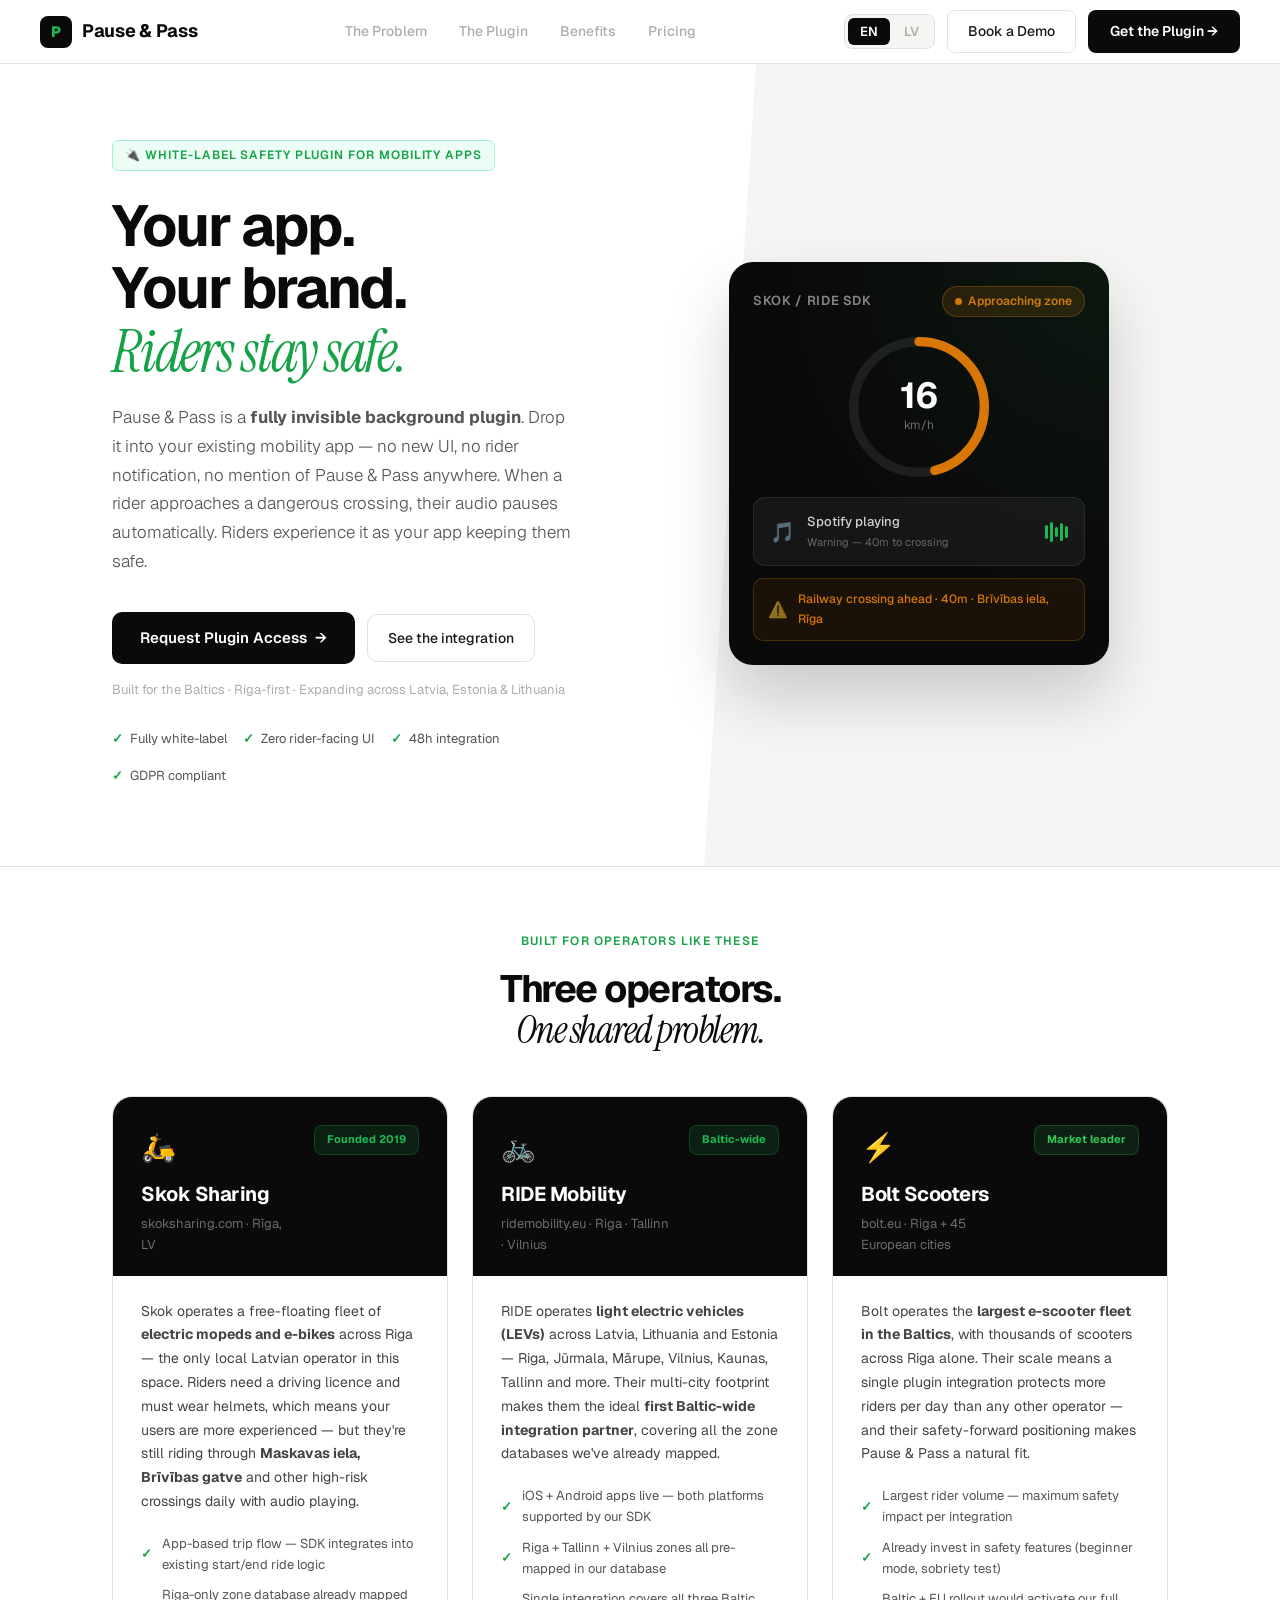
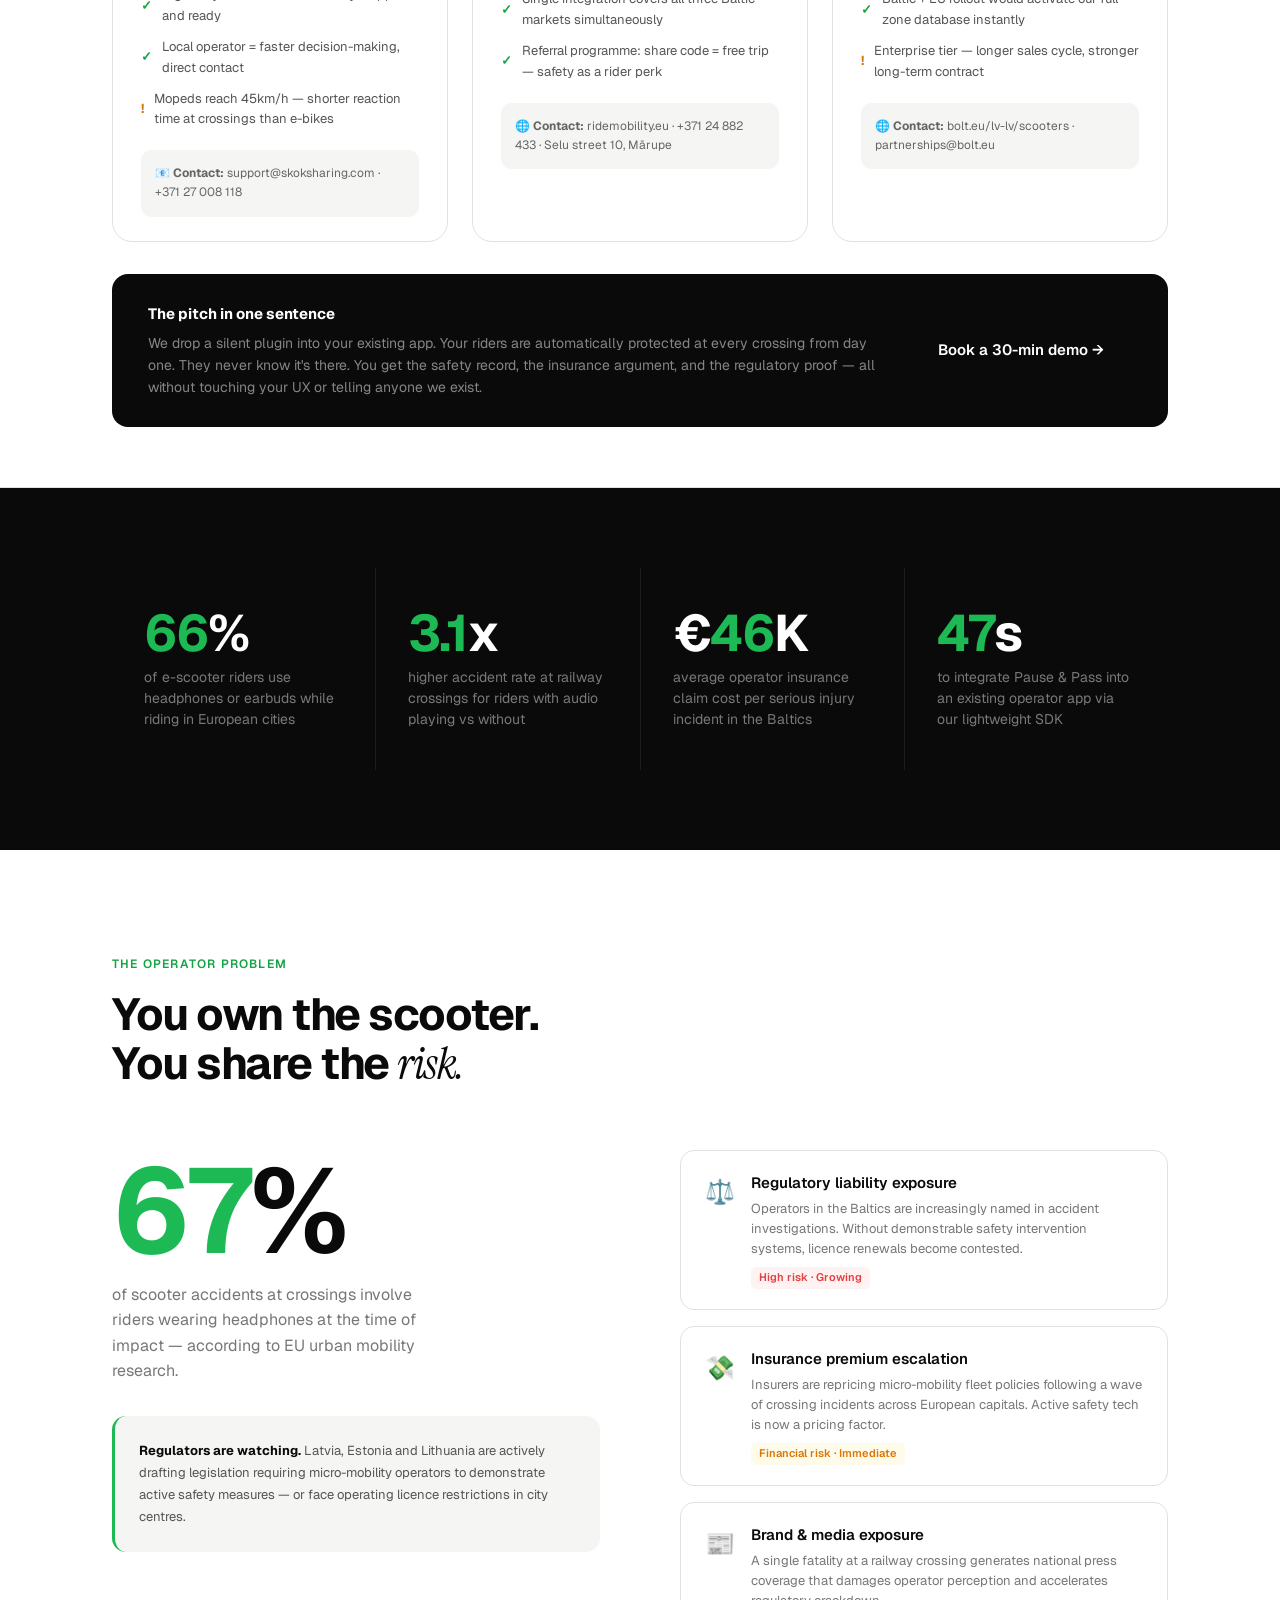
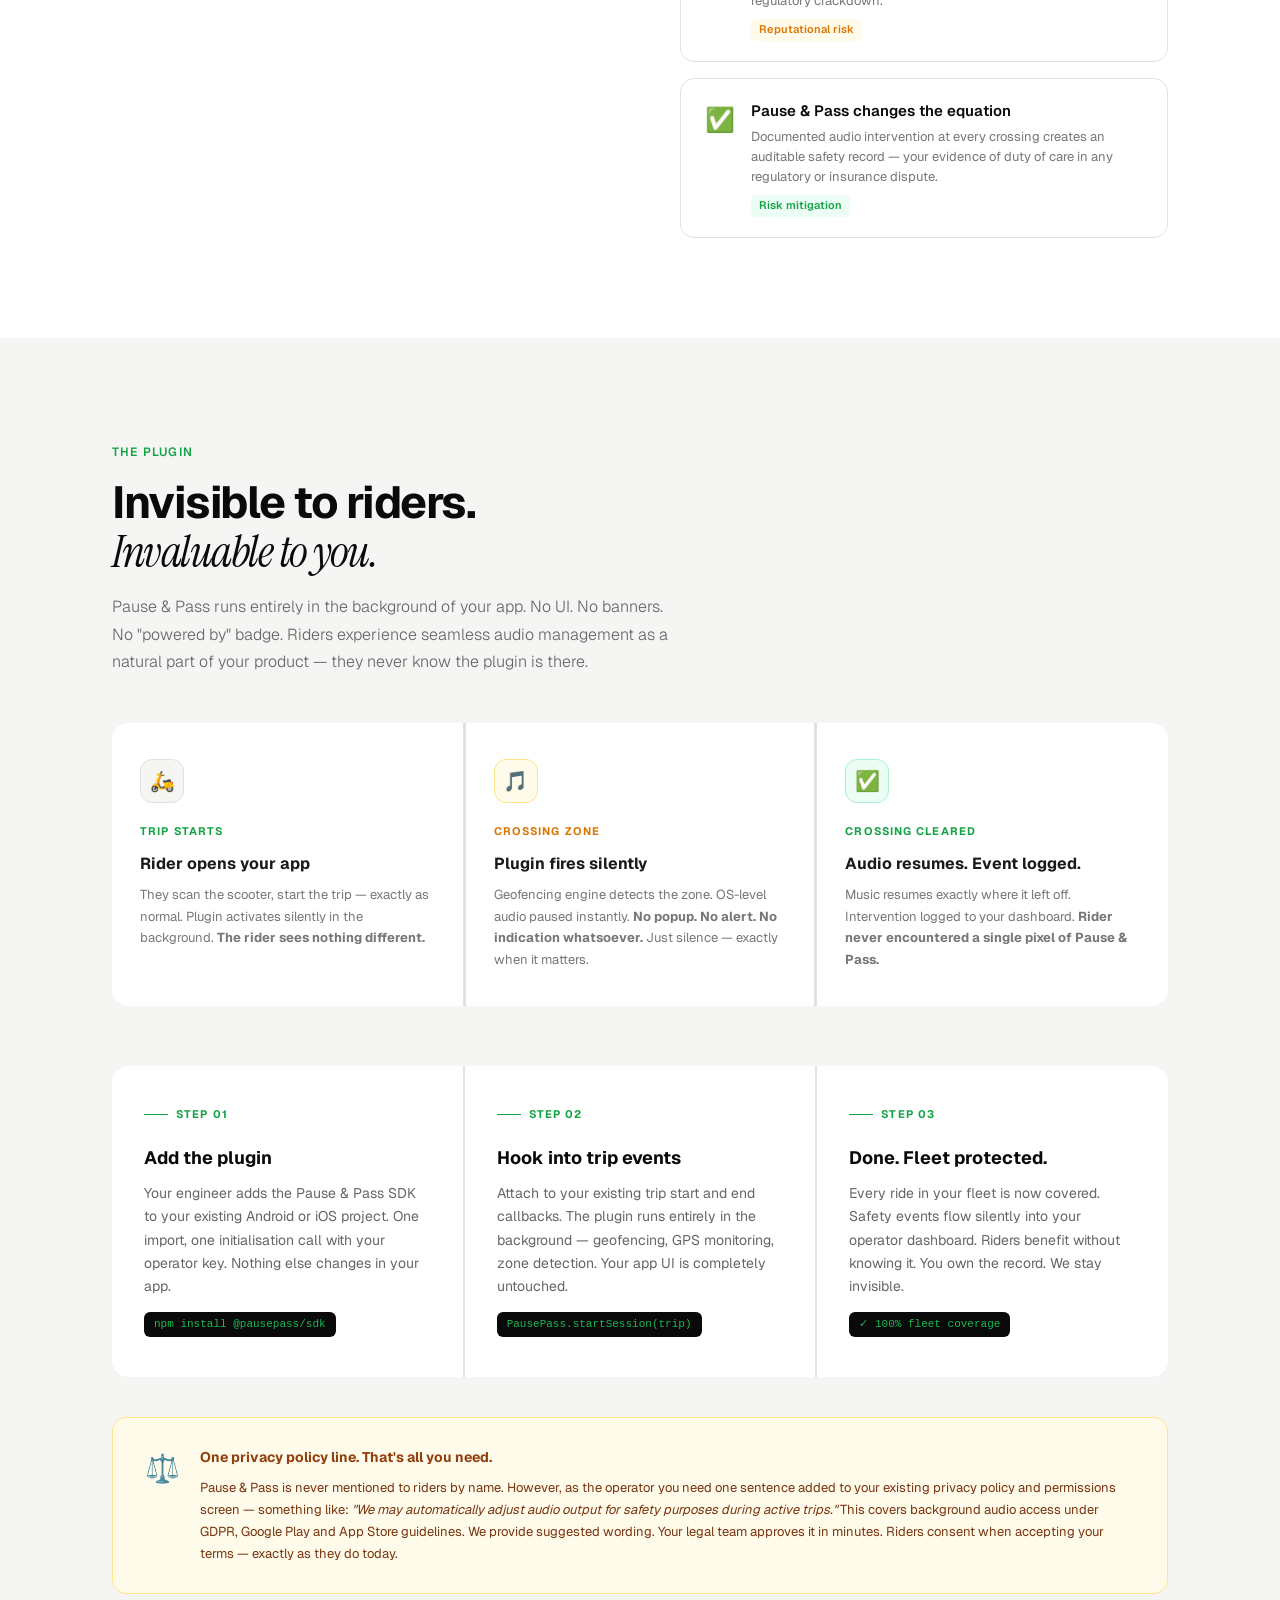
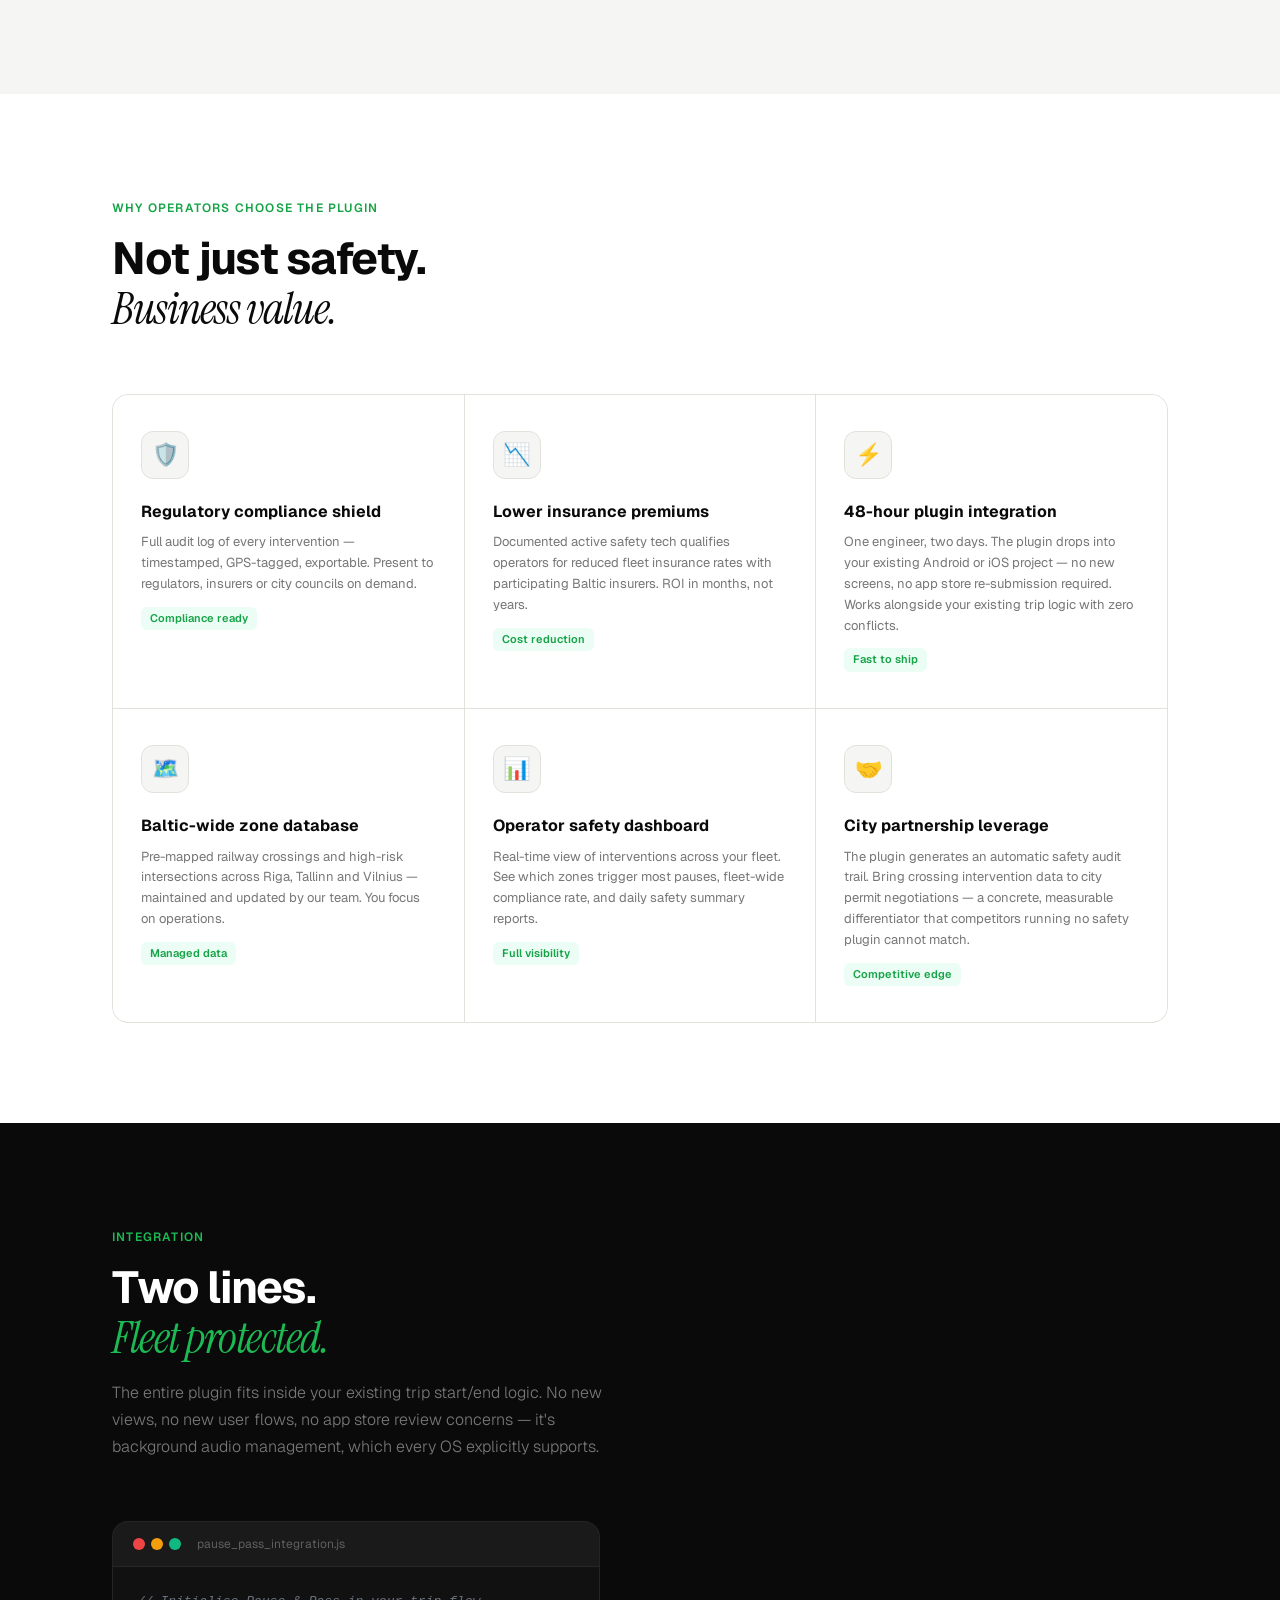
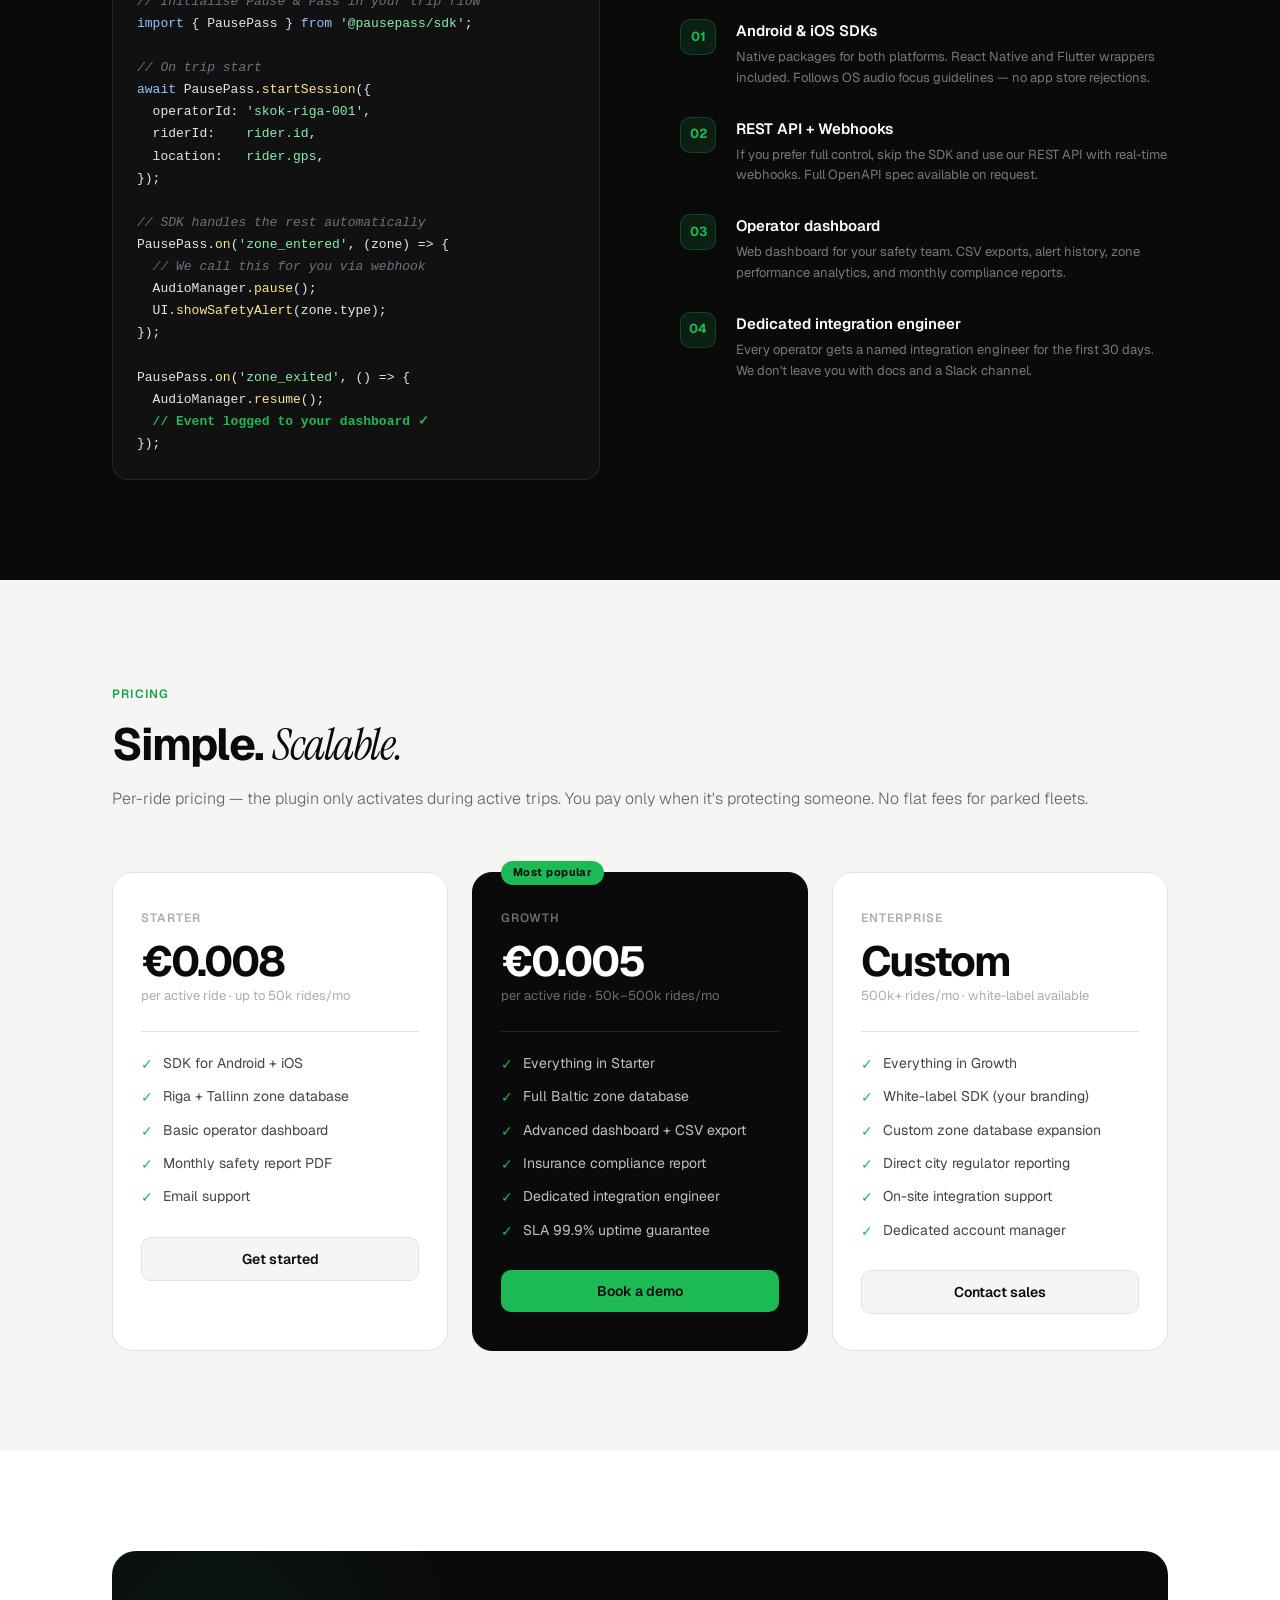
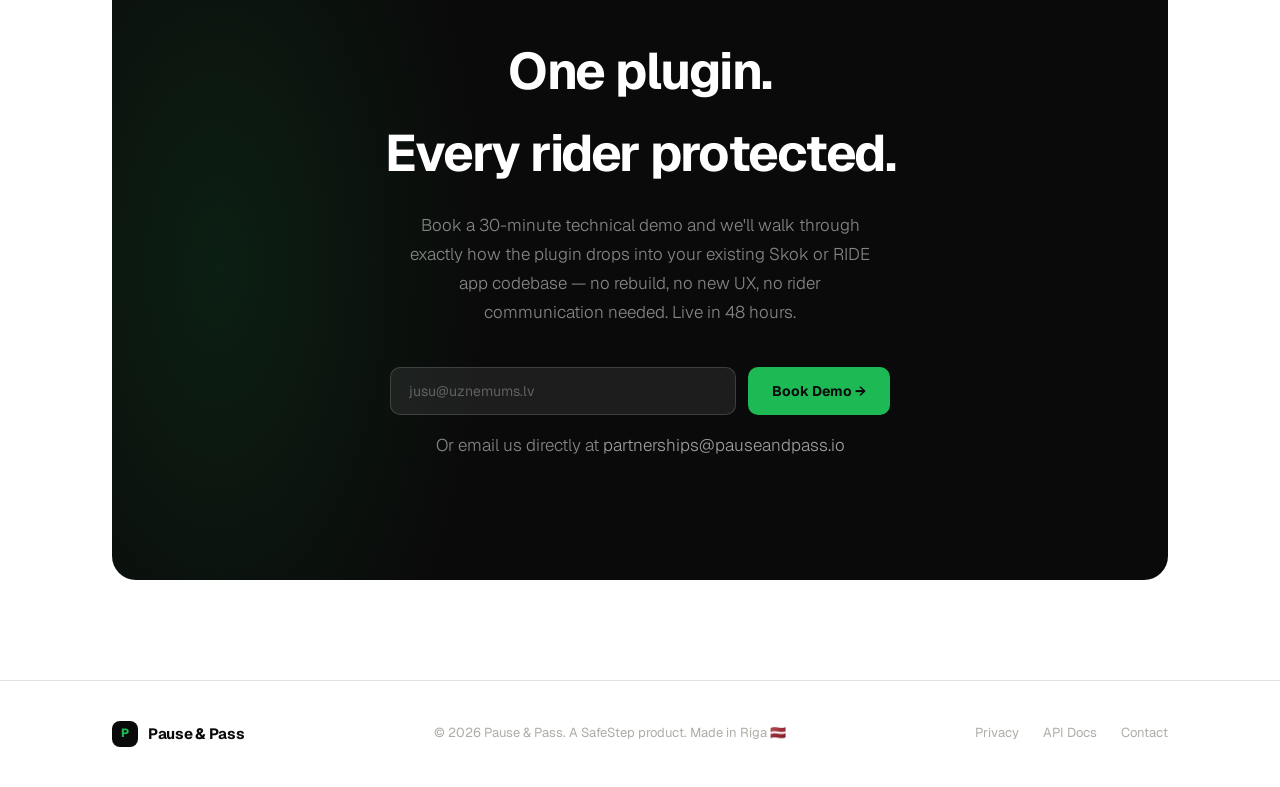
==== commit f99b0da3: "Add canonical, meta description and Open Graph/Twitter tags Address the high-value issues from the A" ====
--- a/pause-and-pass-b2b.html
+++ b/pause-and-pass-b2b.html
@@ -4,6 +4,18 @@
 <meta charset="UTF-8"/>
 <meta name="viewport" content="width=device-width, initial-scale=1.0"/>
 <title>Pause & Pass — Safety API for Mobility Operators</title>
+<meta name="description" content="Pause &amp; Pass for mobility operators: a silent, white-label SDK that protects your riders at every dangerous crossing. No rebuild, no new UX — live in 48 hours."/>
+<link rel="canonical" href="https://pauseandpass.com/pause-and-pass-b2b.html"/>
+<!-- Open Graph / social sharing -->
+<meta property="og:type" content="website"/>
+<meta property="og:site_name" content="Pause &amp; Pass"/>
+<meta property="og:title" content="Pause &amp; Pass for Mobility Operators"/>
+<meta property="og:description" content="A silent, white-label SDK that protects your riders at every dangerous crossing. No rebuild, no new UX — live in 48 hours."/>
+<meta property="og:url" content="https://pauseandpass.com/pause-and-pass-b2b.html"/>
+<meta property="og:locale" content="en_US"/>
+<meta name="twitter:card" content="summary"/>
+<meta name="twitter:title" content="Pause &amp; Pass for Mobility Operators"/>
+<meta name="twitter:description" content="A silent, white-label SDK that protects your riders at every dangerous crossing. No rebuild, no new UX — live in 48 hours."/>
 <link href="https://fonts.googleapis.com/css2?family=Instrument+Serif:ital@0;1&family=Geist:wght@300;400;500;600;700&display=swap" rel="stylesheet"/>
 <style>
 *, *::before, *::after { box-sizing: border-box; margin: 0; padding: 0; }
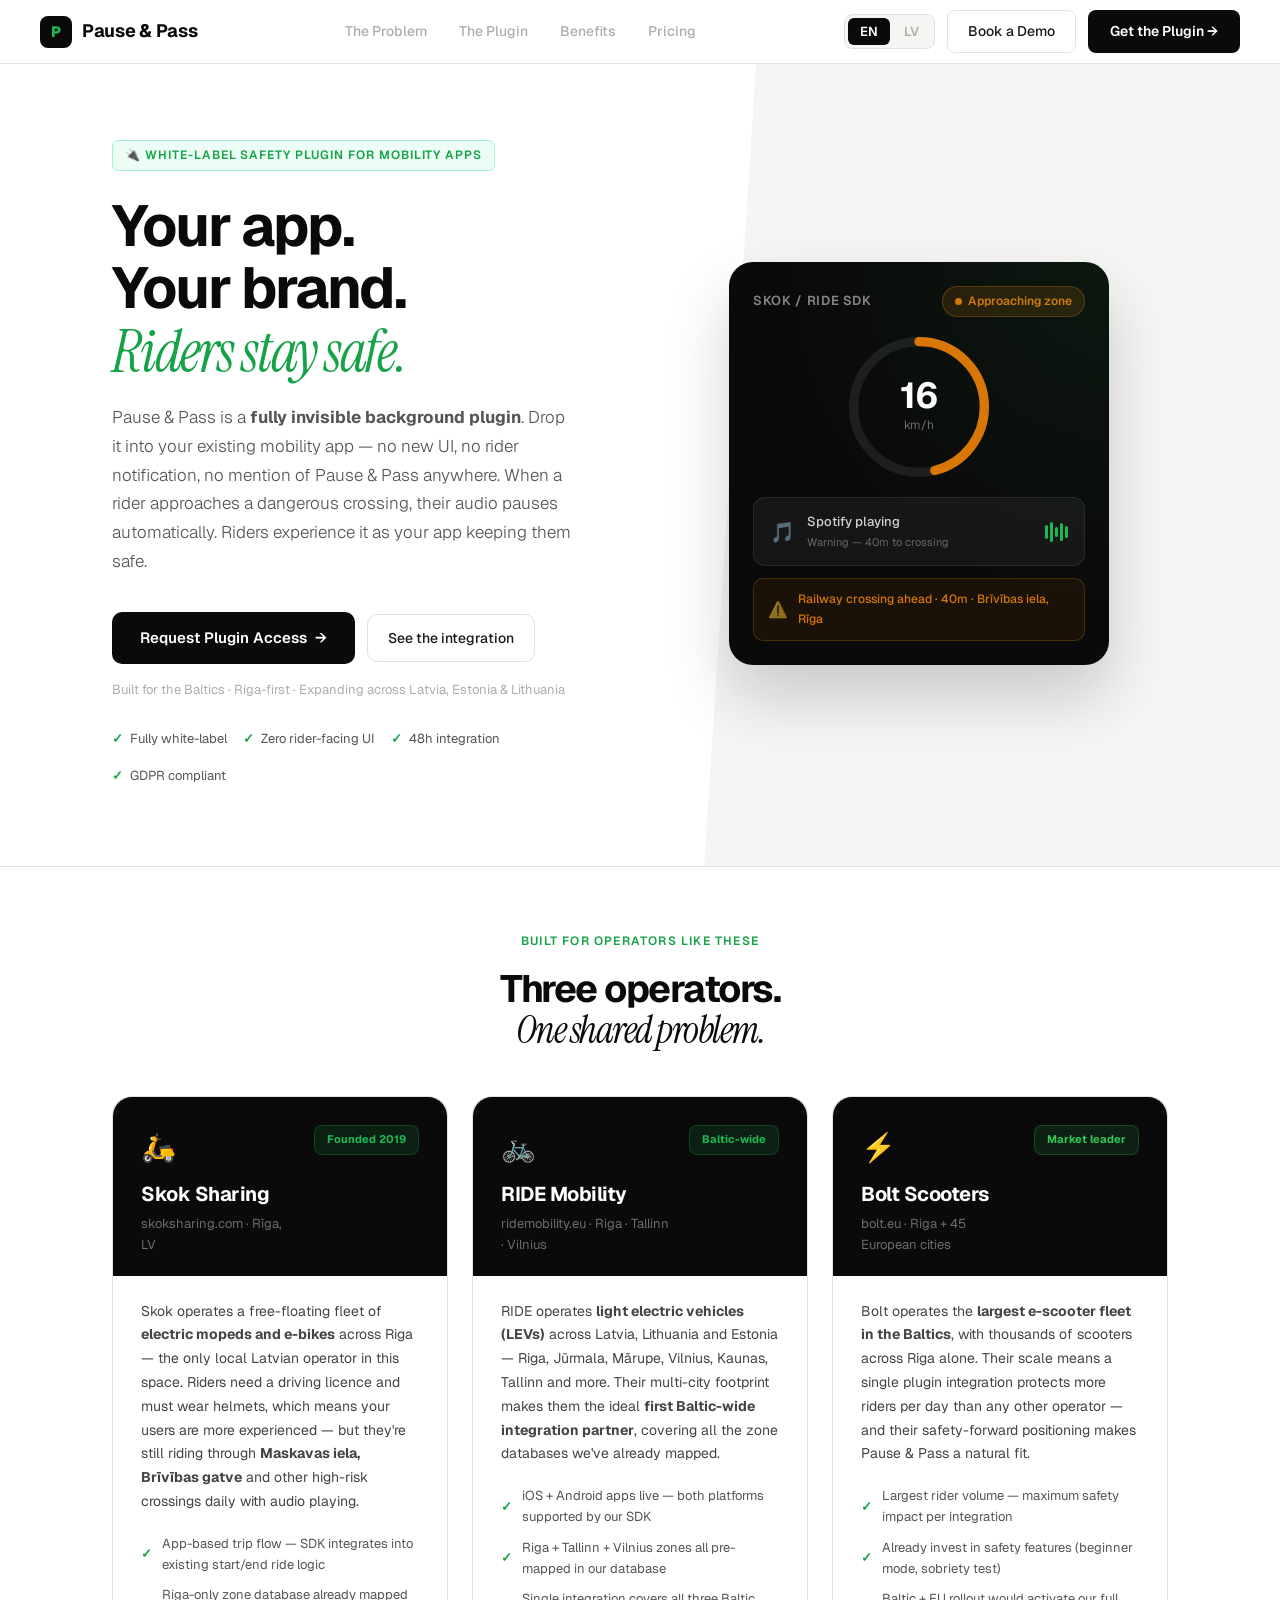
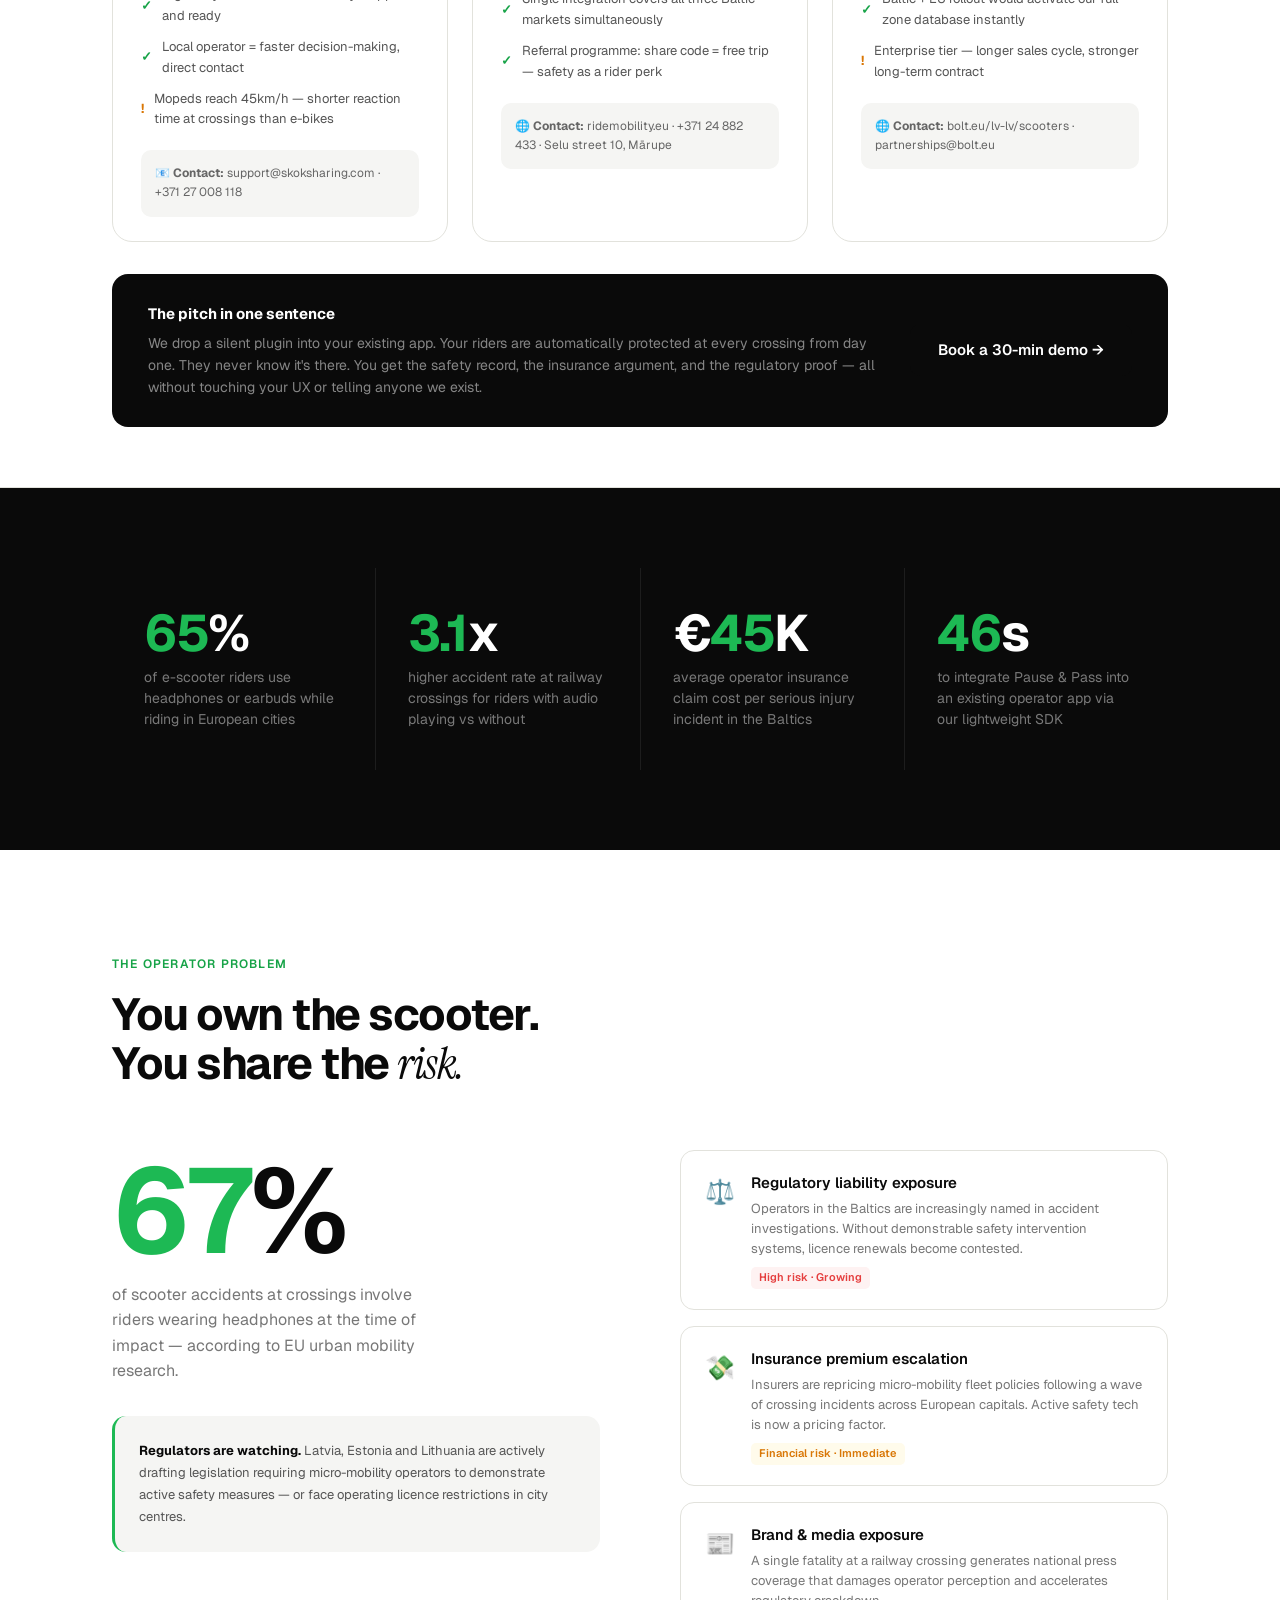
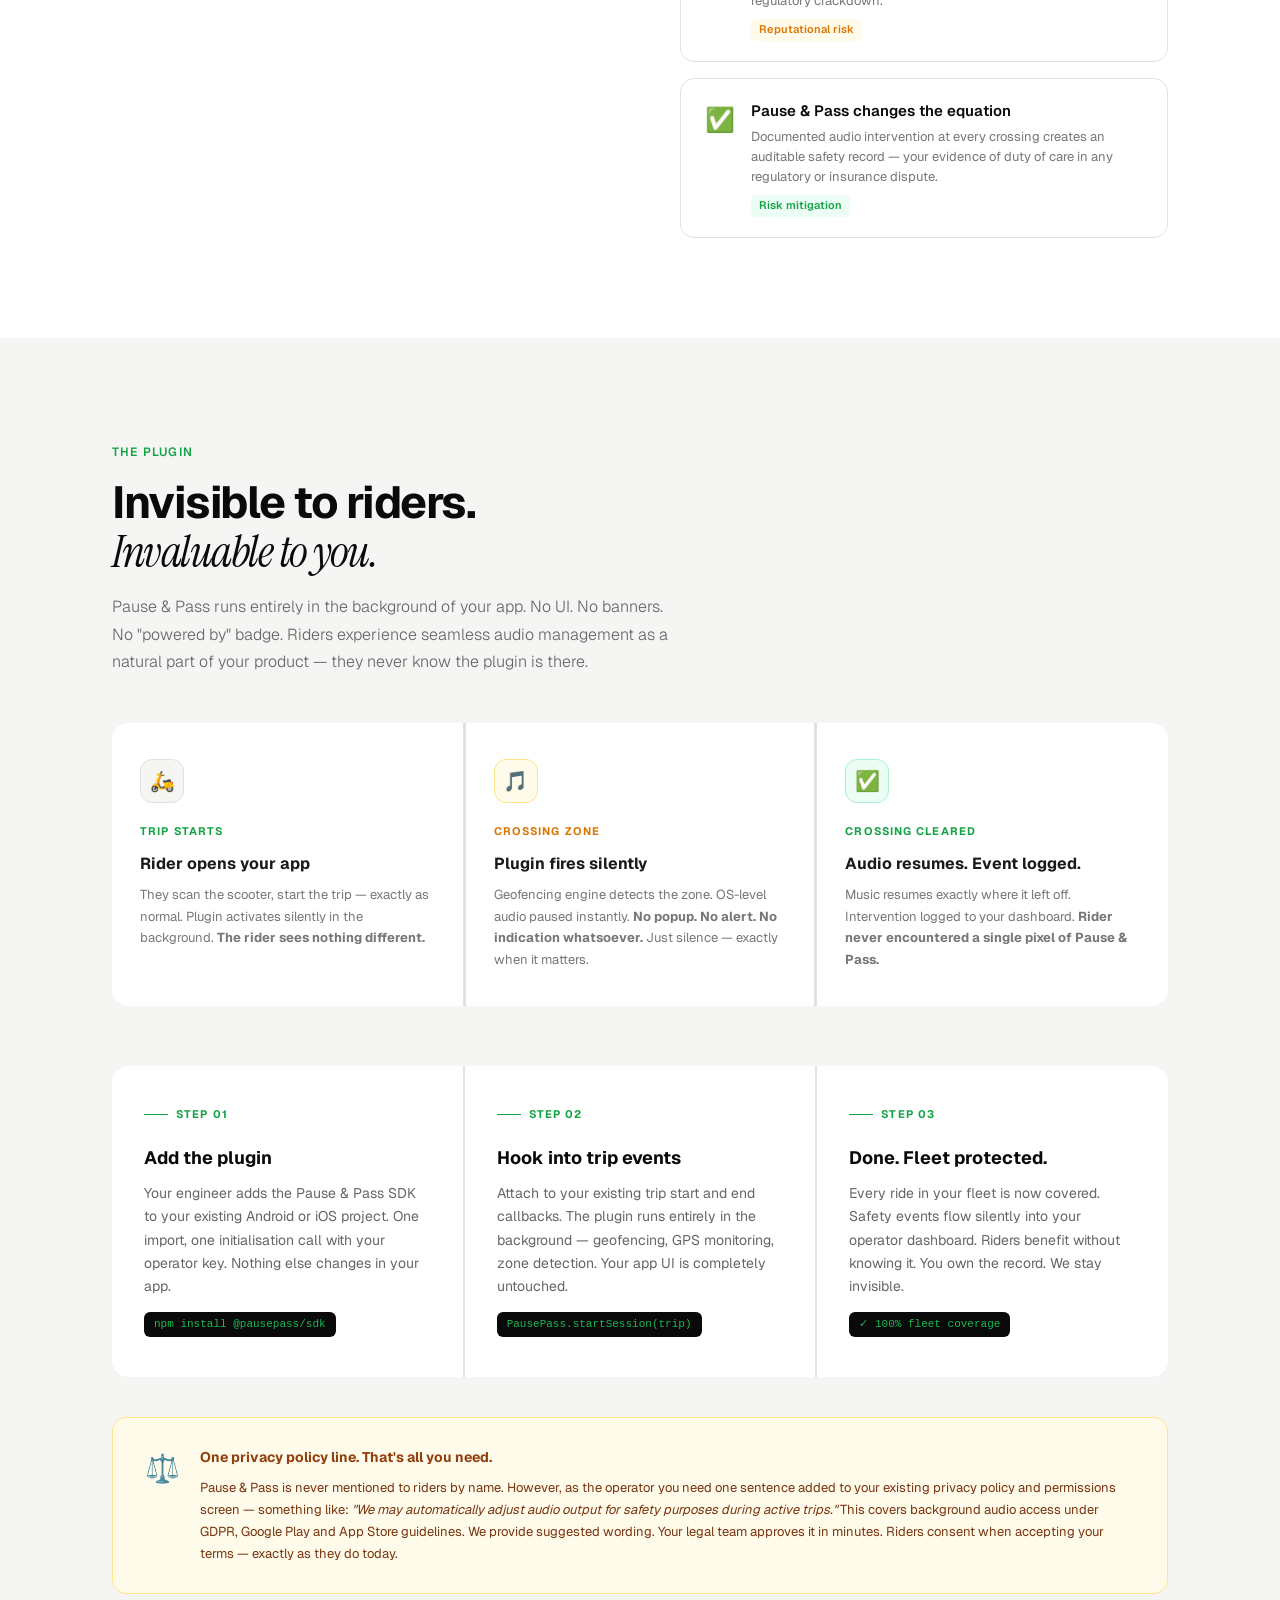
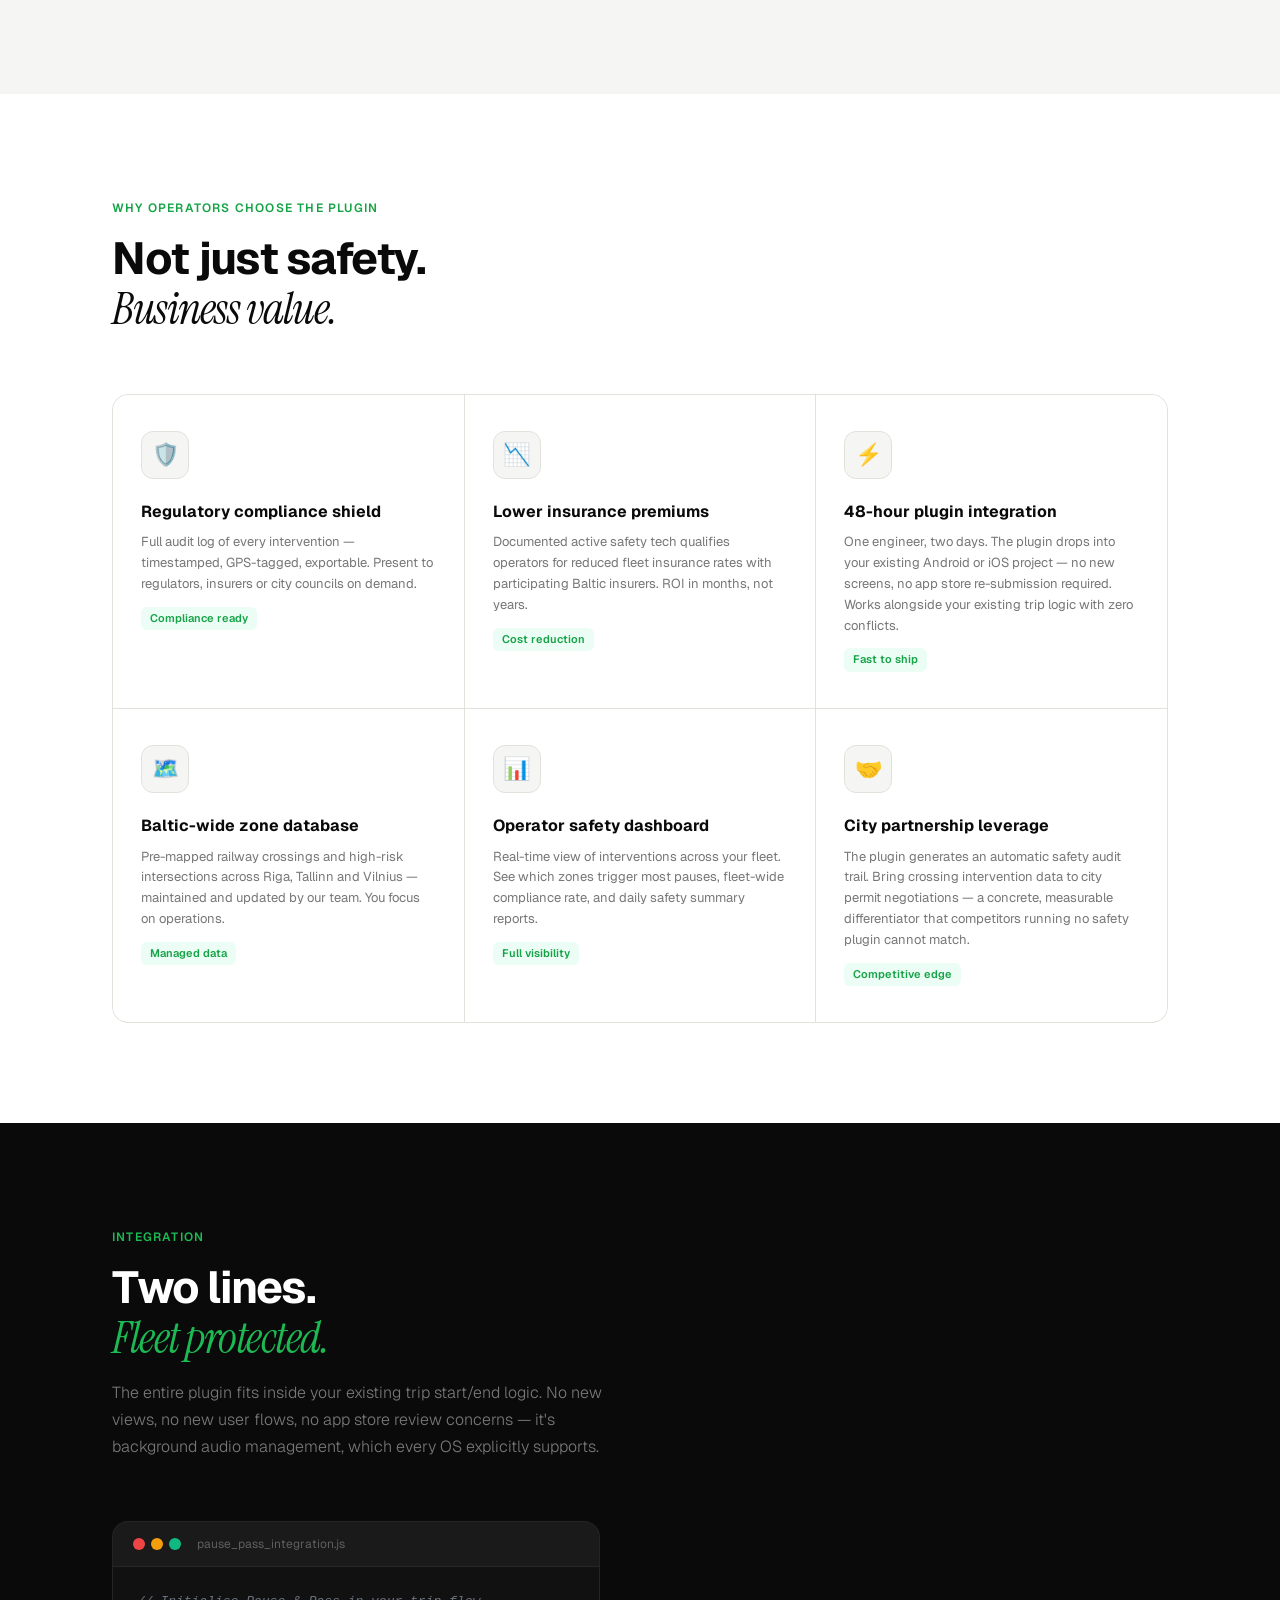
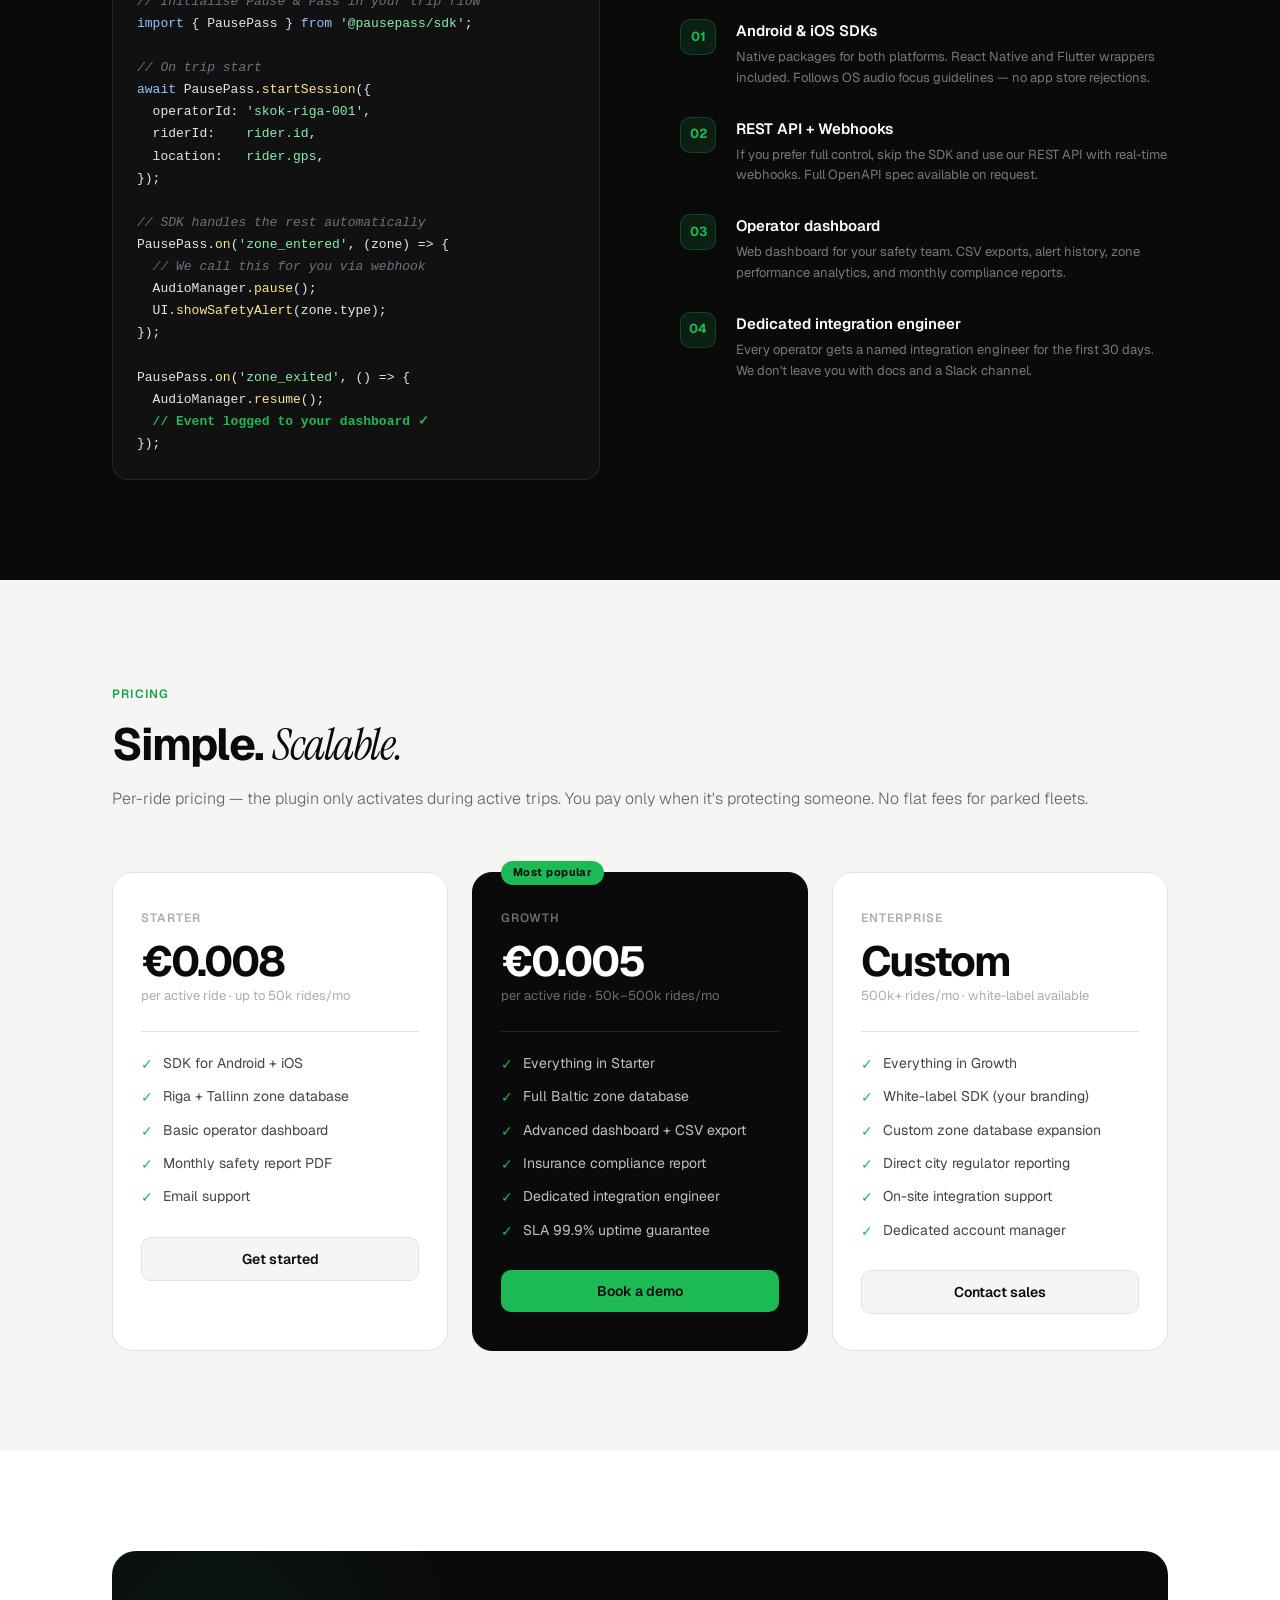
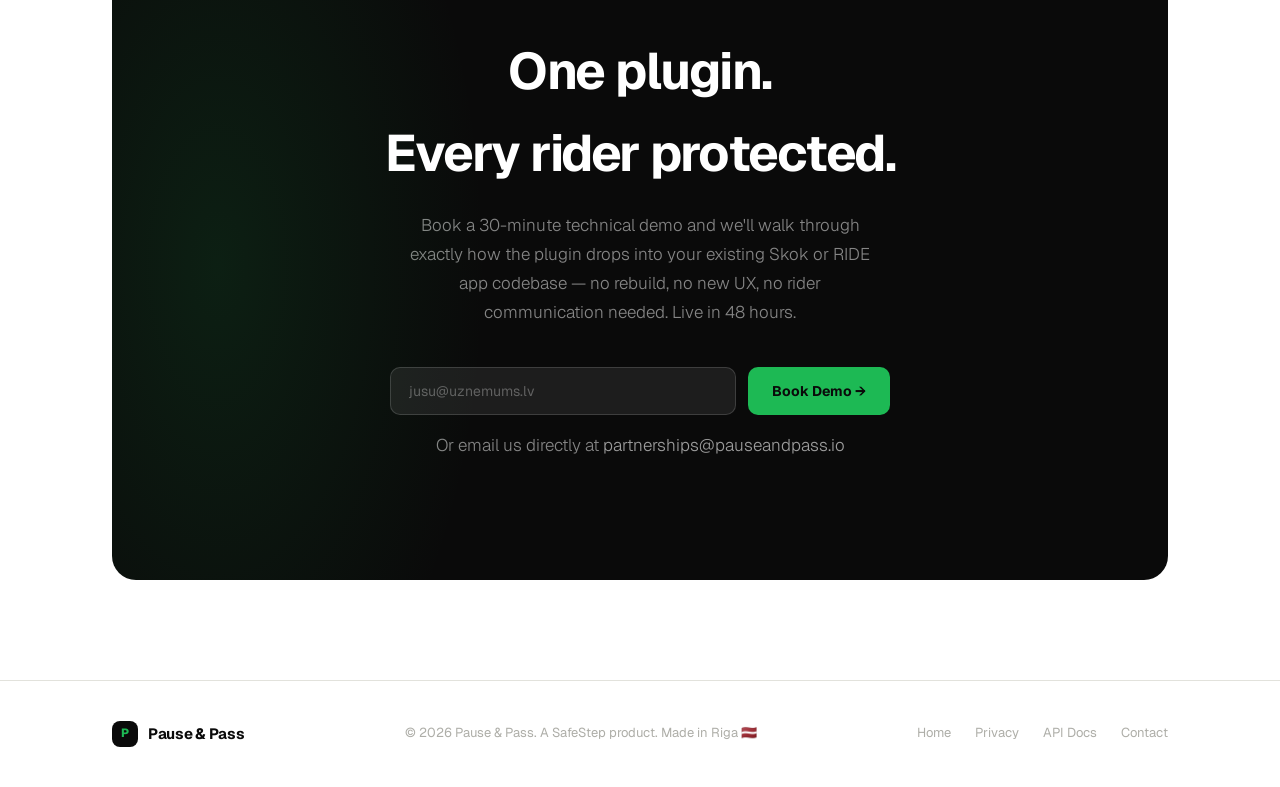
==== commit b96d42d1: "Cross-link homepage and B2B page to fix orphan/no-outgoing-links Add a "For Operators" link from the" ====
--- a/pause-and-pass-b2b.html
+++ b/pause-and-pass-b2b.html
@@ -1271,6 +1271,7 @@
       </div>
       <div class="footer-copy">© 2026 Pause &amp; Pass. A SafeStep product. Made in Riga 🇱🇻</div>
       <div class="footer-links">
+        <a href="/">Home</a>
         <a href="#">Privacy</a>
         <a href="#">API Docs</a>
         <a href="#">Contact</a>
